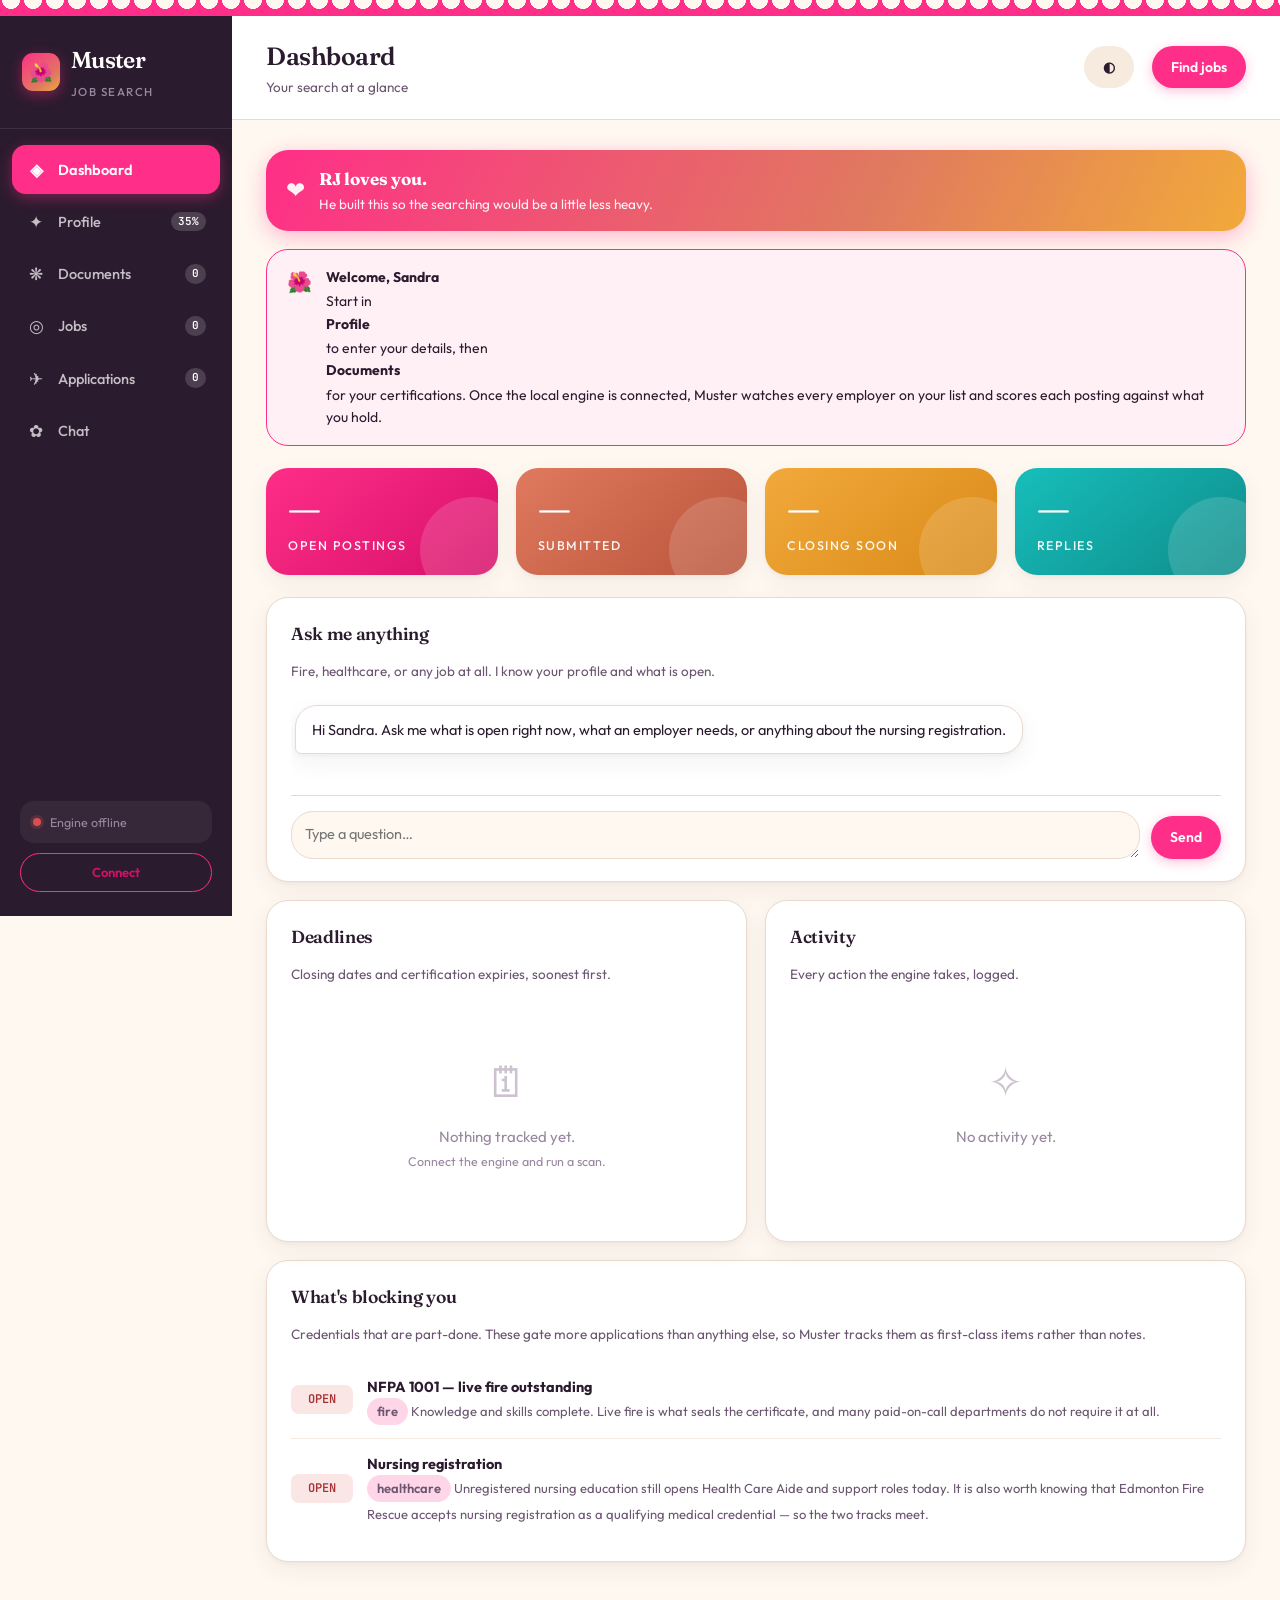
==== docs/index.html @ 7f1dde9f "Fix syntax error that broke all chat wiring The multi-line offline message had its newline escapes c" ====
<!doctype html>
<html lang="en">
<head>
<meta charset="utf-8">
<meta name="viewport" content="width=device-width,initial-scale=1">
<title>Muster — Sandra's job search</title>
<link rel="preconnect" href="https://fonts.googleapis.com">
<link rel="preconnect" href="https://fonts.gstatic.com" crossorigin>
<link href="https://fonts.googleapis.com/css2?family=Fraunces:opsz,wght@9..144,500;9..144,600;9..144,700&family=Outfit:wght@400;500;600;700&family=JetBrains+Mono:wght@400;500;600&display=swap" rel="stylesheet">
<link rel="stylesheet" href="styles.css?v=20260818100408">
<link rel="icon" href="data:image/svg+xml,<svg xmlns='http://www.w3.org/2000/svg' viewBox='0 0 100 100'><text y='.9em' font-size='90'>🌺</text></svg>">
</head>
<body>
<div class="cutpaper"></div>

<div class="shell">

  <!-- ══ left rail ══ -->
  <aside class="rail">
    <div class="brand">
      <div class="brand-mark">
        <div class="brand-glyph">🌺</div>
        <div>
          <h1>Muster</h1>
          <small>Job search</small>
        </div>
      </div>
    </div>

    <nav class="nav" id="nav">
      <button data-panel="dash"  aria-current="true"><span class="ico">◈</span><span class="lbl">Dashboard</span></button>
      <button data-panel="profile"><span class="ico">✦</span><span class="lbl">Profile</span><span class="tag" id="tag-profile">0%</span></button>
      <button data-panel="docs"><span class="ico">❋</span><span class="lbl">Documents</span><span class="tag" id="tag-docs">0</span></button>
      <button data-panel="jobs"><span class="ico">◎</span><span class="lbl">Jobs</span><span class="tag" id="tag-jobs">0</span></button>
      <button data-panel="apps"><span class="ico">✈</span><span class="lbl">Applications</span><span class="tag" id="tag-apps">0</span></button>
      <button data-panel="chat"><span class="ico">✿</span><span class="lbl">Chat</span></button>
    </nav>

    <div class="rail-foot">
      <div class="conn">
        <span class="dot" id="conn-dot"></span>
        <span id="conn-text">Offline</span>
      </div>
      <button class="btn ghost" id="btn-connect" style="font-size:13px;padding:8px 14px">Connect</button>
    </div>
  </aside>

  <!-- ══ main ══ -->
  <main class="main">
    <header class="topbar">
      <div>
        <h2 id="page-title">Dashboard</h2>
        <div class="sub" id="page-sub">Your search at a glance</div>
      </div>
      <div class="spacer"></div>
      <button class="btn quiet" id="btn-theme" title="Theme">◐</button>
      <button class="btn" id="btn-scan">Find jobs</button>
    </header>

    <div class="wrap">

      <!-- ── DASHBOARD ── -->
      <section class="panel" id="p-dash">
        <div class="lovenote">
          <span class="heart">❤</span>
          <div>
            <b>RJ loves you.</b>
            <span>He built this so the searching would be a little less heavy.</span>
          </div>
        </div>

        <div class="banner pink" id="setup-banner">
          <span class="bi">🌺</span>
          <div>
            <b>Welcome, Sandra</b>
            Start in <b>Profile</b> to enter your details, then <b>Documents</b> for your
            certifications. Once the local engine is connected, Muster watches every
            employer on your list and scores each posting against what you hold.
          </div>
        </div>

        <div class="grid g4" style="margin-bottom:22px">
          <div class="stat p1"><div class="n" id="s-open">—</div><div class="l">Open postings</div></div>
          <div class="stat p2"><div class="n" id="s-sent">—</div><div class="l">Submitted</div></div>
          <div class="stat p3"><div class="n" id="s-soon">—</div><div class="l">Closing soon</div></div>
          <div class="stat p4"><div class="n" id="s-reply">—</div><div class="l">Replies</div></div>
        </div>

        <div class="card dash-chat" style="margin-bottom:18px">
          <h3>Ask me anything</h3>
          <p class="hint">Fire, healthcare, or any job at all. I know your profile and what is open.</p>
          <div class="chat mini">
            <div class="msgs" id="msgs-mini">
              <div class="msg bot">Hi Sandra. Ask me what is open right now, what an employer needs, or anything about the nursing registration.</div>
            </div>
            <div class="composer">
              <textarea id="chat-input-mini" placeholder="Type a question…" rows="1"></textarea>
              <button class="btn" id="btn-send-mini">Send</button>
            </div>
          </div>
        </div>

        <div class="grid g2">
          <div class="card">
            <h3>Deadlines</h3>
            <p class="hint">Closing dates and certification expiries, soonest first.</p>
            <div id="deadlines">
              <div class="empty"><div class="big">🗓</div>Nothing tracked yet.<br><small>Connect the engine and run a scan.</small></div>
            </div>
          </div>

          <div class="card">
            <h3>Activity</h3>
            <p class="hint">Every action the engine takes, logged.</p>
            <div id="activity">
              <div class="empty"><div class="big">✧</div>No activity yet.</div>
            </div>
          </div>
        </div>

        <div class="card" style="margin-top:18px">
          <h3>What's blocking you</h3>
          <p class="hint">Credentials that are part-done. These gate more applications than anything else, so Muster tracks them as first-class items rather than notes.</p>
          <div id="blocker">
            <div class="dl">
              <div class="when soon">OPEN</div>
              <div class="what">
                <b>NFPA 1001 &mdash; live fire outstanding</b> <span class="chip pink">fire</span>
                <span>Knowledge and skills complete. Live fire is what seals the certificate, and many paid-on-call departments do not require it at all.</span>
              </div>
            </div>
            <div class="dl">
              <div class="when soon">OPEN</div>
              <div class="what">
                <b>Nursing registration</b> <span class="chip pink">healthcare</span>
                <span>Unregistered nursing education still opens Health Care Aide and support roles today. It is also worth knowing that Edmonton Fire Rescue accepts nursing registration as a qualifying medical credential &mdash; so the two tracks meet.</span>
              </div>
            </div>
          </div>
        </div>
      </section>

      <!-- ── PROFILE ── -->
      <section class="panel" id="p-profile" hidden>
        <div class="banner">
          <span class="bi">🔒</span>
          <div><b>Stays on this machine</b>
          Everything here is saved to your local engine and gitignored. The public
          website never receives it.</div>
        </div>

        <form id="profile-form" class="card">
          <fieldset>
            <legend>Personal details</legend>
            <p class="leg-hint">The identity block every application asks for.</p>
            <div class="row">
              <div class="field"><label>Legal first name <span class="req">*</span></label><input type="text" name="first_name" required></div>
              <div class="field"><label>Last name <span class="req">*</span></label><input type="text" name="last_name" required></div>
            </div>
            <div class="row">
              <div class="field"><label>Email <span class="req">*</span></label><input type="email" name="email" required></div>
              <div class="field"><label>Phone <span class="req">*</span></label><input type="tel" name="phone" required></div>
            </div>
            <div class="field"><label>Street address</label><input type="text" name="address"></div>
            <div class="row">
              <div class="field"><label>City / town</label><input type="text" name="city"></div>
              <div class="field"><label>Province</label>
                <select name="province">
                  <option>Alberta</option><option>British Columbia</option><option>Saskatchewan</option>
                  <option>Manitoba</option><option>Ontario</option><option>Other</option>
                </select></div>
              <div class="field"><label>Postal code</label><input type="text" name="postal"></div>
            </div>
            <div class="row">
              <div class="field"><label>Work authorization</label>
                <select name="work_auth">
                  <option>Canadian citizen</option><option>Permanent resident</option>
                  <option>Work permit</option><option>Other</option>
                </select></div>
              <div class="field"><label>Willing to relocate?</label>
                <select name="relocate"><option>Yes</option><option>Within Alberta only</option><option>No</option></select></div>
            </div>
          </fieldset>

          <fieldset>
            <legend>What you're looking for</legend>
            <p class="leg-hint">Tick every track you'd take work in. Muster only watches the ones you pick.</p>
            <div class="row">
              <label class="track"><input type="checkbox" name="track_fire" checked> <span>🚒 Fire service</span></label>
              <label class="track"><input type="checkbox" name="track_health" checked> <span>⚕️ Healthcare</span></label>
              <label class="track"><input type="checkbox" name="track_any"> <span>✦ Anything else</span></label>
            </div>
            <div class="row">
              <div class="field"><label>Minimum acceptable pay</label><input type="text" name="min_pay" placeholder="e.g. $22/hr, or leave blank"></div>
              <div class="field"><label>How far will you travel?</label>
                <select name="commute">
                  <option>Up to 30 minutes</option><option>Up to 1 hour</option>
                  <option>Up to 90 minutes</option><option>Any distance / will relocate</option>
                </select></div>
              <div class="field"><label>Shift work OK?</label>
                <select name="shifts"><option>Yes, any shift</option><option>Days only</option><option>No nights</option></select></div>
            </div>
          </fieldset>

          <fieldset>
            <legend>Healthcare and nursing</legend>
            <p class="leg-hint">Registration status matters more than anything else here — it decides which jobs are open to you today versus after paperwork. Leave blank if this track isn't for you.</p>
            <div class="row">
              <div class="field"><label>Nursing education</label>
                <select name="nursing_education">
                  <option value="">— none —</option>
                  <option>Registered Nurse (BN / BScN)</option>
                  <option>Licensed Practical Nurse (LPN)</option>
                  <option>Registered Psychiatric Nurse</option>
                  <option>Nursing diploma</option>
                  <option>Partial / did not complete</option>
                  <option>Health Care Aide certificate</option>
                </select></div>
              <div class="field"><label>Where did you train?</label><input type="text" name="nursing_country" placeholder="Country / province"></div>
              <div class="field"><label>Year completed</label><input type="text" name="nursing_year"></div>
            </div>
            <div class="row">
              <div class="field"><label>Registration status</label>
                <select name="registration_status">
                  <option value="">— not applicable —</option>
                  <option>Not registered in Canada</option>
                  <option>Registration lapsed / inactive</option>
                  <option>In progress — application submitted</option>
                  <option>Currently registered</option>
                </select></div>
              <div class="field"><label>Credential assessment done?</label>
                <select name="credential_assessment">
                  <option value="">— not started —</option>
                  <option>NNAS in progress</option><option>NNAS complete</option>
                  <option>IQAS complete</option><option>Not required</option>
                </select></div>
              <div class="field"><label>English language test</label>
                <select name="language_test">
                  <option value="">— none —</option>
                  <option>Not required (trained in English)</option>
                  <option>IELTS / CELBAN passed</option><option>Booked</option>
                </select></div>
            </div>
            <div class="field"><label>Notes on the nursing situation</label>
              <textarea name="nursing_notes" placeholder="What happened with registration, what's outstanding, what you'd need. The chat uses this to work out your options — plain and specific beats tidy."></textarea></div>
          </fieldset>

          <fieldset>
            <legend>Current work</legend>
            <p class="leg-hint">Where you work now, in any field. Fire, healthcare or otherwise.</p>
            <div class="row">
              <div class="field"><label>Current employer</label><input type="text" name="current_dept" placeholder="e.g. Lac Ste. Anne County"></div>
              <div class="field"><label>Role / title</label><input type="text" name="rank" placeholder="e.g. Paid-on-call firefighter"></div>
            </div>
            <div class="row">
              <div class="field"><label>Started</label><input type="date" name="service_start"></div>
              <div class="field"><label>Employment sought</label>
                <select name="employment_type">
                  <option>Full-time</option><option>Paid-on-call / casual</option>
                  <option>Either</option><option>Seasonal / wildland</option>
                </select></div>
              <div class="field"><label>Earliest start</label><input type="date" name="available_from"></div>
            </div>
            <div class="field"><label>What you actually do &mdash; duties, calls, responsibilities</label>
              <textarea name="incidents" placeholder="For fire: structure fires, MVIs, medical assists. For care work: residents supported, shifts, duties. Rough numbers are fine."></textarea></div>
          </fieldset>

          <fieldset>
            <legend>Licences, checks and fitness</legend>
            <p class="leg-hint">Employers screen on these before they read anything else. Healthcare and fire both gate on the record checks.</p>
            <div class="row">
              <div class="field"><label>Driver's licence class</label>
                <select name="licence_class">
                  <option>Class 5</option><option>Class 5 + air brakes (Q)</option>
                  <option>Class 4</option><option>Class 3</option>
                  <option>Class 3 + air brakes (Q)</option><option>Class 1</option>
                </select></div>
              <div class="field"><label>Licence expiry</label><input type="date" name="licence_expiry"></div>
              <div class="field"><label>Driver's abstract on file?</label>
                <select name="abstract"><option>Yes</option><option>No — need to order</option></select></div>
            </div>
            <div class="row">
              <div class="field"><label>Fitness test held</label>
                <select name="fitness">
                  <option>None yet</option><option>CPAT</option><option>Firefit</option>
                  <option>Department-specific</option>
                </select></div>
              <div class="field"><label>Fitness test date</label><input type="date" name="fitness_date"></div>
              <div class="field"><label>Respirator fit test</label>
                <select name="fit_test"><option>Current</option><option>Expired</option><option>Never</option></select></div>
            </div>
            <div class="row">
              <div class="field"><label>Criminal record check</label>
                <select name="crc"><option>Current</option><option>Expired</option><option>Never obtained</option></select></div>
              <div class="field"><label>Vulnerable sector check</label>
                <select name="vsc"><option>Current</option><option>Expired</option><option>Never obtained</option></select></div>
              <div class="field"><label>Immunizations up to date</label>
                <select name="immunization"><option>Yes</option><option>Partial</option><option>Unknown</option></select></div>
            </div>
          </fieldset>

          <fieldset>
            <legend>Education and history</legend>
            <p class="leg-hint">Education and any non-fire work history worth carrying.</p>
            <div class="row">
              <div class="field"><label>Highest education</label>
                <select name="education">
                  <option>High school</option><option>Some post-secondary</option>
                  <option>Certificate / diploma</option><option>Degree</option>
                </select></div>
              <div class="field"><label>Institution</label><input type="text" name="school"></div>
            </div>
            <div class="field"><label>Other work history</label>
              <textarea name="work_history" placeholder="Employers, roles, dates. Anything with shift work, physical demand, public contact or emergency response is worth naming."></textarea></div>
            <div class="field"><label>Why the fire service — in her own words</label>
              <textarea name="motivation" placeholder="Used as raw material for cover letters. Plain and specific beats polished."></textarea></div>
          </fieldset>

          <fieldset>
            <legend>References</legend>
            <div class="row">
              <div class="field"><label>Reference 1 — name</label><input type="text" name="ref1_name"></div>
              <div class="field"><label>Relationship</label><input type="text" name="ref1_rel" placeholder="Fire chief"></div>
              <div class="field"><label>Phone / email</label><input type="text" name="ref1_contact"></div>
            </div>
            <div class="row">
              <div class="field"><label>Reference 2 — name</label><input type="text" name="ref2_name"></div>
              <div class="field"><label>Relationship</label><input type="text" name="ref2_rel"></div>
              <div class="field"><label>Phone / email</label><input type="text" name="ref2_contact"></div>
            </div>
          </fieldset>

          <div style="display:flex;gap:12px;align-items:center">
            <button type="submit" class="btn">Save profile</button>
            <span id="profile-saved" style="color:var(--ok);font-size:13.5px"></span>
          </div>
        </form>
      </section>

      <!-- ── DOCUMENTS ── -->
      <section class="panel" id="p-docs" hidden>
        <div class="grid g2" style="margin-bottom:20px">
          <div class="card">
            <h3>Résumé</h3>
            <p class="hint">Upload once. Muster reuses it and tailors the letter per department.</p>
            <div class="drop" id="drop-resume">
              <div class="big">📄</div>
              <b>Drop résumé here</b> or click to browse
              <small>PDF, DOC, DOCX</small>
            </div>
            <input type="file" id="file-resume" hidden accept=".pdf,.doc,.docx,.rtf,.odt">
            <div id="resume-list" style="margin-top:14px"></div>
          </div>

          <div class="card">
            <h3>Supporting documents</h3>
            <p class="hint">Certificates, abstract, fit test, immunization record, CRC.</p>
            <div class="drop" id="drop-doc">
              <div class="big">❋</div>
              <b>Drop documents here</b>
              <small>Anything a department might ask you to attach</small>
            </div>
            <input type="file" id="file-doc" hidden multiple>
            <div id="doc-list" style="margin-top:14px"></div>
          </div>
        </div>

        <div class="card">
          <h3>Certifications</h3>
          <p class="hint">Expiry tracking — Muster warns before anything lapses, because a lapsed cert silently disqualifies an application.</p>
          <div class="row" style="align-items:end;margin-bottom:16px">
            <div class="field" style="margin:0"><label>Certification</label>
              <select id="cert-name">
                <option>NFPA 1001 Level I</option><option>NFPA 1001 Level II</option>
                <option>NFPA 1002 Driver/Operator</option><option>NFPA 1072 HazMat Awareness</option>
                <option>NFPA 1072 HazMat Operations</option><option>NFPA 1006 Rescue</option>
                <option>Emergency Medical Responder (EMR)</option><option>Primary Care Paramedic (PCP)</option>
                <option>Standard First Aid + CPR-C</option><option>ICS 100</option><option>ICS 200</option>
                <option>S-100 Wildland</option><option>S-185 Wildland</option>
                <option>H2S Alive</option><option>Confined Space</option>
                <option disabled>&mdash; healthcare &mdash;</option>
                <option>Health Care Aide certificate</option>
                <option>Basic Life Support (BLS)</option>
                <option>Nursing degree / diploma</option>
                <option>LPN registration (CLPNA)</option>
                <option>RN registration (CRNA)</option>
                <option>Medication Aide</option>
                <option>Non-Violent Crisis Intervention</option>
                <option>WHMIS</option>
                <option disabled>&mdash; general &mdash;</option>
                <option>Food Safety</option><option>Class 4 licence</option>
                <option>Security licence</option><option>Other</option>
              </select></div>
            <div class="field" style="margin:0"><label>Status</label>
              <select id="cert-status"><option>Complete</option><option>In progress</option><option>Partial</option><option>Expired</option></select></div>
            <div class="field" style="margin:0"><label>Expires</label><input type="date" id="cert-expiry"></div>
            <button class="btn" id="btn-add-cert" type="button">Add</button>
          </div>
          <div id="cert-list">
            <div class="empty"><div class="big">❋</div>No certifications recorded yet.</div>
          </div>
        </div>
      </section>

      <!-- ── JOBS ── -->
      <section class="panel" id="p-jobs" hidden>
        <div class="banner">
          <span class="bi">◎</span>
          <div><b>Every employer, watched</b>
          Fire services, healthcare, and general employers across Alberta and beyond.
          Muster checks each source for new postings and scores them against what you hold.</div>
        </div>
        <div style="display:flex;gap:12px;margin-bottom:18px;flex-wrap:wrap">
          <button class="btn" id="btn-scan2">Scan now</button>
          <button class="btn ghost" id="btn-seed">Load employers</button>
          <input type="text" id="job-filter" placeholder="Filter by department or city…" style="flex:1;min-width:210px">
        </div>
        <div class="tablewrap">
          <table>
            <thead><tr>
              <th>Employer</th><th>Role</th><th>Track</th><th>Type</th><th>City</th>
              <th>Closes</th><th>Match</th><th>Portal</th><th></th>
            </tr></thead>
            <tbody id="jobs-body">
              <tr><td colspan="9"><div class="empty"><div class="big">◎</div>
                No postings yet.<br><small>Connect the engine, then load employers and scan.</small></div></td></tr>
            </tbody>
          </table>
        </div>
      </section>

      <!-- ── APPLICATIONS ── -->
      <section class="panel" id="p-apps" hidden>
        <div class="banner">
          <span class="bi">✈</span>
          <div><b>Nothing submits without review</b>
          Muster fills the forms and queues them here. You read it, then you send it.
          Fire departments talk to each other — a sloppy application is remembered.</div>
        </div>
        <div class="tablewrap">
          <table>
            <thead><tr>
              <th>Employer</th><th>Role</th><th>Status</th><th>Submitted</th>
              <th>Last reply</th><th></th>
            </tr></thead>
            <tbody id="apps-body">
              <tr><td colspan="6"><div class="empty"><div class="big">✈</div>
                No applications yet.</div></td></tr>
            </tbody>
          </table>
        </div>
      </section>

      <!-- ── CHAT ── -->
      <section class="panel" id="p-chat" hidden>
        <div class="chat">
          <div class="msgs" id="msgs">
            <div class="msg sys">Muster runs on your machine. This conversation is stored locally.</div>
            <div class="msg bot">Hi Sandra. I'm here to help you find work.

Fire service, healthcare, or anything else — I can look up who is hiring, tell you what each employer requires, draft a cover letter in your voice, and keep track of every application and reply.

If your nursing registration is the sticking point, ask me about it. There is work open to you without it, and there is a route through it, and they are different conversations.

A good place to start: tell me what kind of work you want, or ask me what is open right now.</div>
          </div>
          <div class="composer">
            <textarea id="chat-input" placeholder="Ask about departments, requirements, deadlines, or ask for a cover letter…" rows="1"></textarea>
            <button class="btn" id="btn-send">Send</button>
          </div>
        </div>
      </section>

    </div>
  </main>
</div>

<script src="app.js?v=20260818100408"></script>
</body>
</html>
---- docs/styles.css ----
/* ===============================================================
   Muster - design system
   bold flat colour planes, hot pink, geometric tilework
   =============================================================== */

:root{
  /* palette */
  --pink:        #FF2E88;   /* hot pink - the hero */
  --pink-deep:   #D6106A;
  --pink-soft:   #FFD6E8;
  --pink-wash:   #FFF0F6;
  --clay:       #E07A5F;   /* terracotta wall */
  --clay-deep:  #B8543A;
  --marigold:    #F2A93B;   /* marigold */
  --marigold-soft:#FFF0D4;
  --teal:        #17BEBB;   /* tile blue-green */
  --teal-deep:   #0E8C8A;
  --violet:     #7B4B94;

  /* surfaces */
  --cream:       #FFF8F0;
  --paper:       #FFFFFF;
  --sand:        #F7EADF;
  --ink:         #2B1B2E;   /* warm aubergine, never pure black */
  --ink-soft:    #6B5570;
  --ink-faint:   #9A87A0;
  --line:        #EBD9CE;
  --line-soft:   #F5E9E0;

  --ok:          #2E9E6B;
  --warn:        #E8A33D;
  --bad:         #D94F4F;

  /* type */
  --display: 'Fraunces', Georgia, serif;
  --body: 'Outfit', -apple-system, BlinkMacSystemFont, 'Segoe UI', sans-serif;
  --mono: 'JetBrains Mono', ui-monospace, Consolas, monospace;

  --r-sm: 8px;  --r: 14px;  --r-lg: 22px;  --r-xl: 32px;
  --shadow: 0 2px 4px rgba(43,27,46,.04), 0 8px 24px rgba(43,27,46,.06);
  --shadow-lift: 0 4px 8px rgba(43,27,46,.06), 0 18px 44px rgba(214,16,106,.14);
  --rail: 232px;
}

@media (prefers-color-scheme: dark){
  :root:not([data-theme="light"]){
    --cream:#1A1020; --paper:#241630; --sand:#2E1D3A;
    --ink:#FCEEF6; --ink-soft:#C4A9CE; --ink-faint:#8E739A;
    --line:#3D2A4A; --line-soft:#31213D;
    --pink-soft:#4A1A38; --pink-wash:#2A1426; --marigold-soft:#3A2A18;
    --shadow:0 2px 4px rgba(0,0,0,.3), 0 8px 24px rgba(0,0,0,.36);
    --shadow-lift:0 4px 8px rgba(0,0,0,.34), 0 18px 44px rgba(255,46,136,.2);
  }
}
:root[data-theme="dark"]{
  --cream:#1A1020; --paper:#241630; --sand:#2E1D3A;
  --ink:#FCEEF6; --ink-soft:#C4A9CE; --ink-faint:#8E739A;
  --line:#3D2A4A; --line-soft:#31213D;
  --pink-soft:#4A1A38; --pink-wash:#2A1426; --marigold-soft:#3A2A18;
  --shadow:0 2px 4px rgba(0,0,0,.3), 0 8px 24px rgba(0,0,0,.36);
  --shadow-lift:0 4px 8px rgba(0,0,0,.34), 0 18px 44px rgba(255,46,136,.2);
}

*{box-sizing:border-box}
html,body{margin:0;padding:0}
body{
  font-family:var(--body); font-size:15px; line-height:1.6;
  color:var(--ink); background:var(--cream);
  -webkit-font-smoothing:antialiased;
}
h1,h2,h3,h4{font-family:var(--display); font-weight:600; letter-spacing:-.02em; margin:0; color:var(--ink)}
a{color:var(--pink-deep)}

/* tile pattern: subtle geometric ground */
.tilework{
  background-image:
    radial-gradient(circle at 0 0, var(--pink-soft) 14%, transparent 15%),
    radial-gradient(circle at 100% 100%, var(--pink-soft) 14%, transparent 15%);
  background-size:22px 22px;
}

/* cut-paper banner edge */
.cutpaper{
  height:16px; width:100%;
  background:var(--pink);
  -webkit-mask:radial-gradient(circle 9px at 50% 0, transparent 98%, #000) 0 0/22px 16px repeat-x;
  mask:radial-gradient(circle 9px at 50% 0, transparent 98%, #000) 0 0/22px 16px repeat-x;
}

/* === shell === */
.shell{display:grid; grid-template-columns:var(--rail) 1fr; min-height:100vh}

.rail{
  background:var(--ink); color:var(--pink-soft);
  padding:0 0 24px; position:sticky; top:0; height:100vh;
  display:flex; flex-direction:column; overflow-y:auto;
}
.brand{padding:26px 22px 20px; border-bottom:1px solid rgba(255,255,255,.09)}
.brand-mark{display:flex; align-items:center; gap:11px; margin-bottom:5px}
.brand-glyph{
  width:38px; height:38px; border-radius:11px; flex:none;
  background:linear-gradient(145deg,var(--pink),var(--clay) 70%,var(--marigold));
  display:grid; place-items:center; font-size:19px;
  box-shadow:0 4px 14px rgba(255,46,136,.4);
}
.brand h1{font-size:23px; color:#fff; letter-spacing:-.03em}
.brand small{color:var(--ink-faint); font-size:11.5px; letter-spacing:.13em; text-transform:uppercase; font-weight:500}

.nav{padding:16px 12px; display:flex; flex-direction:column; gap:3px; flex:1}
.nav button{
  all:unset; cursor:pointer; display:flex; align-items:center; gap:12px;
  padding:11px 14px; border-radius:var(--r); font-family:var(--body);
  font-size:14.5px; font-weight:500; color:rgba(255,255,255,.72);
  transition:background .16s, color .16s;
}
.nav button:hover{background:rgba(255,255,255,.07); color:#fff}
.nav button[aria-current="true"]{
  background:var(--pink); color:#fff; font-weight:600;
  box-shadow:0 4px 14px rgba(255,46,136,.36);
}
.nav .ico{font-size:17px; width:20px; text-align:center}
.nav .tag{
  margin-left:auto; background:rgba(255,255,255,.16); color:#fff;
  font-size:11px; font-weight:600; padding:1px 7px; border-radius:99px;
  font-family:var(--mono);
}
.nav button[aria-current="true"] .tag{background:rgba(0,0,0,.22)}

.rail-foot{padding:0 20px; display:flex; flex-direction:column; gap:10px}
.conn{
  display:flex; align-items:center; gap:9px; font-size:12.5px;
  color:var(--ink-faint); padding:11px 13px; border-radius:var(--r);
  background:rgba(255,255,255,.05);
}
.dot{width:8px;height:8px;border-radius:99px;background:var(--bad);flex:none;
     box-shadow:0 0 0 3px rgba(217,79,79,.2)}
.dot.live{background:var(--ok); box-shadow:0 0 0 3px rgba(46,158,107,.22);
          animation:pulse 2.4s ease-in-out infinite}
@keyframes pulse{50%{box-shadow:0 0 0 7px rgba(46,158,107,0)}}

.main{min-width:0; display:flex; flex-direction:column}
.topbar{
  padding:20px 34px; border-bottom:1px solid var(--line);
  background:var(--paper); display:flex; align-items:center; gap:18px;
  position:sticky; top:0; z-index:20;
}
.topbar h2{font-size:25px}
.topbar .sub{color:var(--ink-soft); font-size:13.5px; margin-top:1px}
.spacer{flex:1}
.wrap{padding:30px 34px 70px; max-width:1180px}
.panel[hidden]{display:none}

/* === components === */
.btn{
  all:unset; cursor:pointer; font-family:var(--body); font-weight:600;
  font-size:14px; padding:10px 19px; border-radius:99px;
  background:var(--pink); color:#fff; text-align:center;
  transition:transform .13s, box-shadow .13s, background .13s;
  box-shadow:0 3px 12px rgba(255,46,136,.3);
}
.btn:hover{transform:translateY(-1px); background:var(--pink-deep); box-shadow:0 6px 20px rgba(255,46,136,.4)}
.btn:active{transform:translateY(0)}
.btn.ghost{background:transparent; color:var(--pink-deep); box-shadow:none; border:1.5px solid var(--pink)}
.btn.ghost:hover{background:var(--pink-wash)}
.btn.quiet{background:var(--sand); color:var(--ink); box-shadow:none}
.btn.quiet:hover{background:var(--line)}
.btn.teal{background:var(--teal); box-shadow:0 3px 12px rgba(23,190,187,.3)}
.btn.teal:hover{background:var(--teal-deep)}
.btn:disabled{opacity:.45; cursor:not-allowed; transform:none}

.card{
  background:var(--paper); border:1px solid var(--line);
  border-radius:var(--r-lg); padding:22px 24px; box-shadow:var(--shadow);
}
.card h3{font-size:17.5px; margin-bottom:4px}
.card .hint{color:var(--ink-soft); font-size:13.5px; margin-bottom:16px}

.grid{display:grid; gap:18px}
.g2{grid-template-columns:repeat(auto-fit,minmax(300px,1fr))}
.g3{grid-template-columns:repeat(auto-fit,minmax(215px,1fr))}
.g4{grid-template-columns:repeat(auto-fit,minmax(168px,1fr))}

/* stat tile: flat colour plane */
.stat{
  border-radius:var(--r-lg); padding:20px 22px; color:#fff;
  position:relative; overflow:hidden; box-shadow:var(--shadow);
}
.stat::after{
  content:''; position:absolute; right:-28px; bottom:-28px;
  width:106px; height:106px; border-radius:50%;
  background:rgba(255,255,255,.14);
}
.stat .n{font-family:var(--display); font-size:40px; line-height:1; font-weight:600; letter-spacing:-.03em}
.stat .l{font-size:12.5px; text-transform:uppercase; letter-spacing:.12em; opacity:.94; margin-top:7px; font-weight:500}
.stat.p1{background:linear-gradient(140deg,var(--pink),var(--pink-deep))}
.stat.p2{background:linear-gradient(140deg,var(--clay),var(--clay-deep))}
.stat.p3{background:linear-gradient(140deg,var(--marigold),#D98A18)}
.stat.p4{background:linear-gradient(140deg,var(--teal),var(--teal-deep))}

/* forms */
.field{margin-bottom:15px}
.field label{display:block; font-size:12.5px; font-weight:600; margin-bottom:6px;
             color:var(--ink-soft); letter-spacing:.03em}
.field .req{color:var(--pink)}
input[type=text],input[type=email],input[type=tel],input[type=date],
input[type=password],input[type=number],select,textarea{
  width:100%; font-family:var(--body); font-size:14.5px; color:var(--ink);
  background:var(--cream); border:1.5px solid var(--line);
  border-radius:var(--r); padding:10px 13px; transition:border .15s, box-shadow .15s;
}
input:focus,select:focus,textarea:focus{
  outline:none; border-color:var(--pink); box-shadow:0 0 0 4px var(--pink-wash);
  background:var(--paper);
}
textarea{resize:vertical; min-height:96px; line-height:1.6}
.row{display:grid; gap:14px; grid-template-columns:repeat(auto-fit,minmax(190px,1fr))}
fieldset{border:none; padding:0; margin:0 0 28px}
fieldset legend{
  font-family:var(--display); font-size:17px; font-weight:600; padding:0;
  margin-bottom:3px; display:flex; align-items:center; gap:9px;
}
fieldset legend::before{content:''; width:5px; height:19px; border-radius:3px; background:var(--pink)}
fieldset .leg-hint{color:var(--ink-soft); font-size:13px; margin:0 0 15px 14px}

/* chips */
.chip{
  display:inline-flex; align-items:center; gap:5px; font-size:12px; font-weight:600;
  padding:3px 10px; border-radius:99px; background:var(--sand); color:var(--ink-soft);
}
.chip.ok{background:#E4F5EC; color:#1E7A4F}
.chip.warn{background:var(--marigold-soft); color:#96631A}
.chip.bad{background:#FBE6E6; color:#A83232}
.chip.pink{background:var(--pink-soft); color:var(--pink-deep)}
@media (prefers-color-scheme:dark){
  :root:not([data-theme="light"]) .chip.ok{background:#123B28;color:#7BD9A8}
  :root:not([data-theme="light"]) .chip.bad{background:#431919;color:#F1A0A0}
}

/* table */
.tablewrap{overflow-x:auto; border:1px solid var(--line); border-radius:var(--r-lg); background:var(--paper)}
table{border-collapse:collapse; width:100%; font-size:14px}
th,td{padding:12px 15px; text-align:left; border-bottom:1px solid var(--line-soft); white-space:nowrap}
th{font-size:11.5px; text-transform:uppercase; letter-spacing:.1em; color:var(--ink-faint);
   font-weight:600; background:var(--sand)}
tbody tr:last-child td{border-bottom:none}
tbody tr:hover{background:var(--pink-wash)}
td.wrap-cell{white-space:normal; min-width:210px}

/* dropzone */
.drop{
  border:2px dashed var(--line); border-radius:var(--r-lg); padding:34px 22px;
  text-align:center; background:var(--cream); cursor:pointer; transition:.16s;
}
.drop:hover,.drop.over{border-color:var(--pink); background:var(--pink-wash)}
.drop .big{font-size:34px; margin-bottom:8px}
.drop b{color:var(--pink-deep)}
.drop small{display:block; color:var(--ink-faint); margin-top:5px; font-size:12.5px}

/* chat */
.chat{display:flex; flex-direction:column; height:calc(100vh - 168px); min-height:440px}
.msgs{flex:1; overflow-y:auto; padding:6px 4px 18px; display:flex; flex-direction:column; gap:14px}
.msg{max-width:74%; padding:12px 16px; border-radius:var(--r-lg); font-size:14.5px; line-height:1.62; white-space:pre-wrap}
.msg.me{align-self:flex-end; background:var(--pink); color:#fff; border-bottom-right-radius:6px}
.msg.bot{align-self:flex-start; background:var(--paper); border:1px solid var(--line);
         border-bottom-left-radius:6px; box-shadow:var(--shadow)}
.msg.sys{align-self:center; background:var(--marigold-soft); color:#96631A;
         font-size:12.5px; border-radius:99px; padding:6px 15px; max-width:none}
.composer{display:flex; gap:11px; align-items:flex-end; padding-top:15px; border-top:1px solid var(--line)}
.composer textarea{min-height:48px; max-height:190px; border-radius:var(--r-lg)}

/* deadline list */
.dl{display:flex; align-items:center; gap:14px; padding:13px 0; border-bottom:1px solid var(--line-soft)}
.dl:last-child{border-bottom:none}
.dl .when{
  font-family:var(--mono); font-size:12px; font-weight:600; text-align:center;
  background:var(--pink-soft); color:var(--pink-deep); border-radius:var(--r-sm);
  padding:7px 10px; min-width:62px; line-height:1.25; flex:none;
}
.dl .when.soon{background:#FBE6E6; color:#A83232}
.dl .what{flex:1; min-width:0}
.dl .what b{display:block; font-size:14.5px}
.dl .what span{color:var(--ink-soft); font-size:13px}

.empty{text-align:center; padding:46px 20px; color:var(--ink-faint)}
.empty .big{font-size:42px; margin-bottom:10px; opacity:.5}

/* banner */
.banner{
  border-radius:var(--r-lg); padding:16px 20px; margin-bottom:22px;
  display:flex; gap:14px; align-items:flex-start; font-size:14px;
  background:var(--marigold-soft); border:1px solid var(--marigold);
}
.banner.pink{background:var(--pink-wash); border-color:var(--pink)}
.banner .bi{font-size:20px; flex:none}
.banner b{display:block; margin-bottom:2px}

/* responsive */
@media (max-width:900px){
  .shell{grid-template-columns:1fr}
  .rail{position:static; height:auto; flex-direction:row; align-items:center;
        padding:0 12px; overflow-x:auto}
  .brand{border:none; padding:14px 12px}
  .brand small,.rail-foot{display:none}
  .nav{flex-direction:row; padding:10px 0}
  .nav button span.lbl{display:none}
  .wrap,.topbar{padding-left:18px; padding-right:18px}
}

/* career-track checkboxes */
.track{
  display:flex; align-items:center; gap:10px; cursor:pointer;
  padding:13px 16px; border:1.5px solid var(--line); border-radius:var(--r);
  background:var(--cream); font-weight:600; font-size:14.5px;
  transition:border .15s, background .15s;
}
.track:hover{border-color:var(--pink); background:var(--pink-wash)}
.track input{width:18px; height:18px; accent-color:var(--pink); cursor:pointer}
.track:has(input:checked){border-color:var(--pink); background:var(--pink-wash)}

/* a note from RJ */
.lovenote{
  display:flex; align-items:center; gap:14px;
  border-radius:var(--r-lg); padding:15px 20px; margin-bottom:18px;
  background:linear-gradient(115deg,var(--pink),var(--clay) 62%,var(--marigold));
  color:#fff; box-shadow:0 6px 22px rgba(255,46,136,.32);
}
.lovenote .heart{font-size:23px; flex:none; animation:beat 2.6s ease-in-out infinite}
@keyframes beat{0%,100%{transform:scale(1)}12%{transform:scale(1.18)}24%{transform:scale(1)}36%{transform:scale(1.12)}}
.lovenote b{display:block; font-family:var(--display); font-size:17px; letter-spacing:-.01em}
.lovenote span{font-size:13.5px; opacity:.93}

/* chat embedded on the dashboard */
.chat.mini{height:auto; min-height:0}
.chat.mini .msgs{max-height:260px; min-height:96px; padding-bottom:12px}
.chat.mini .msg{max-width:88%}
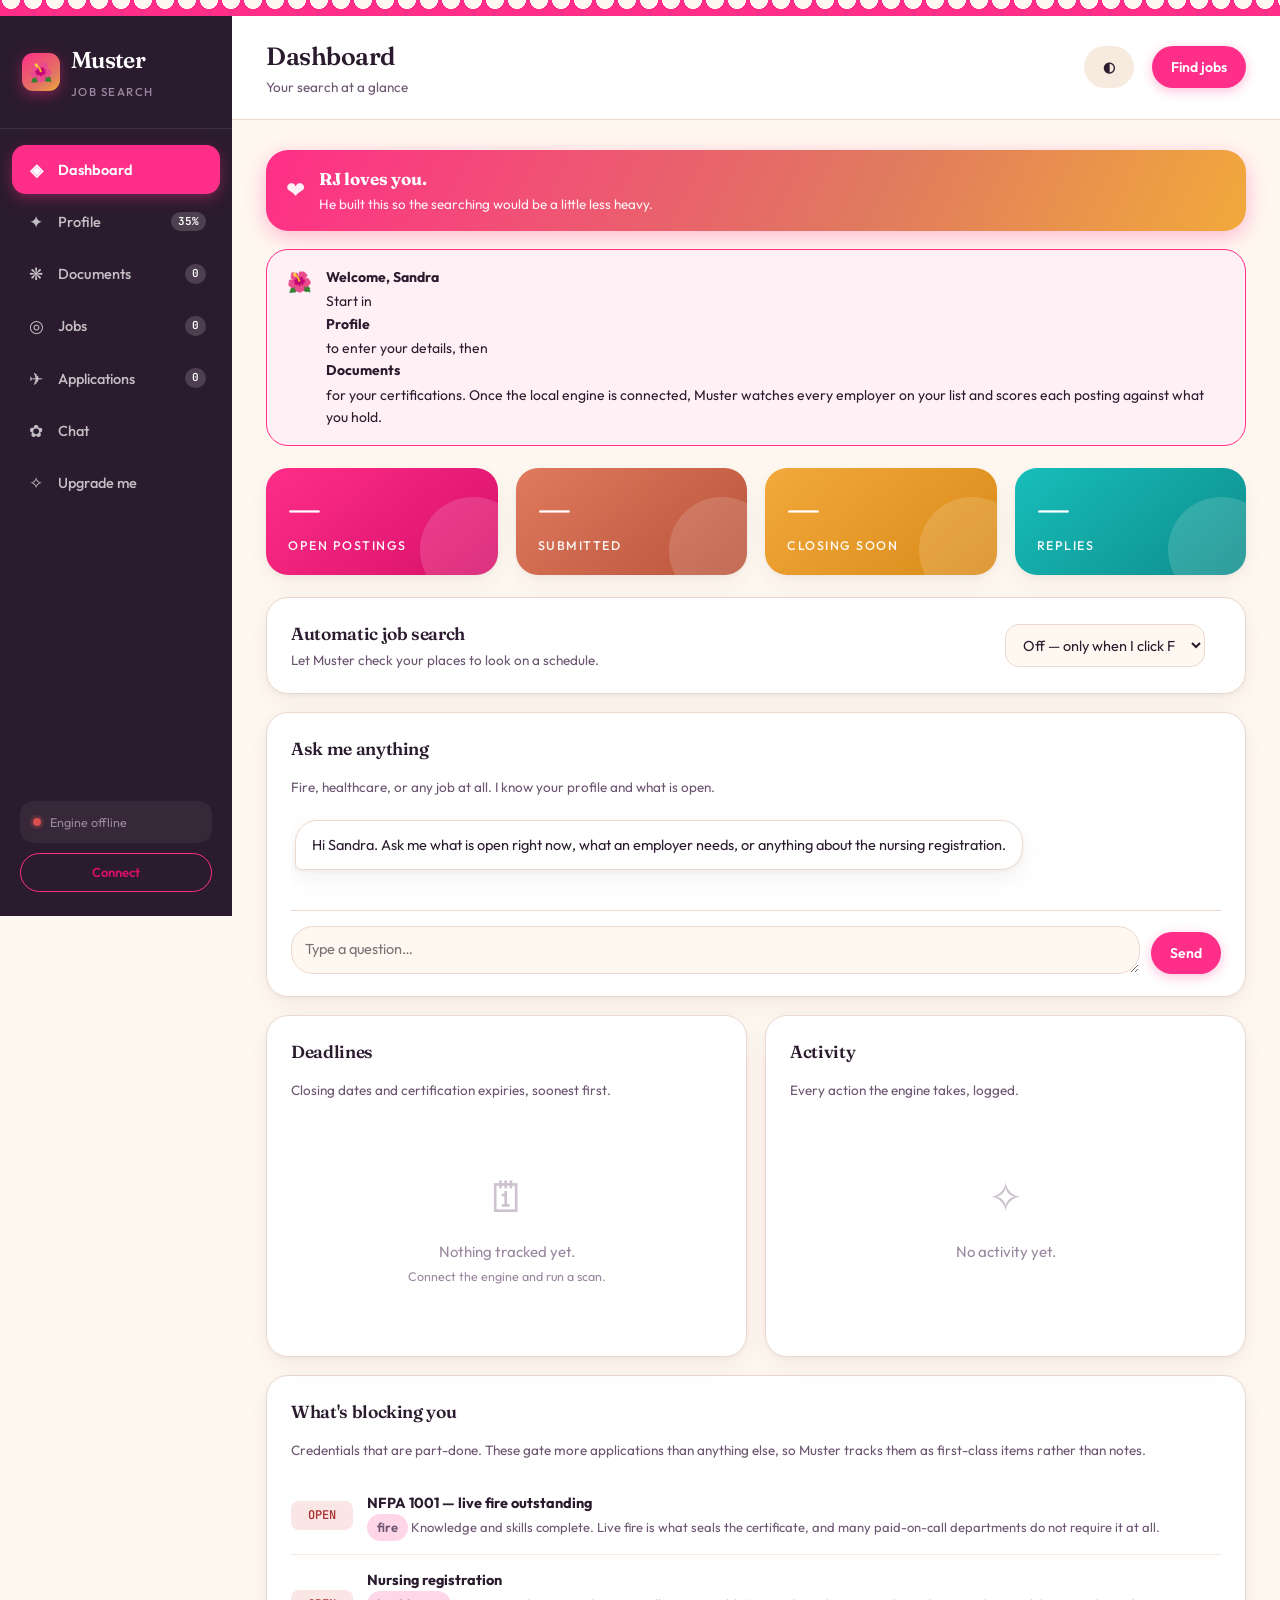
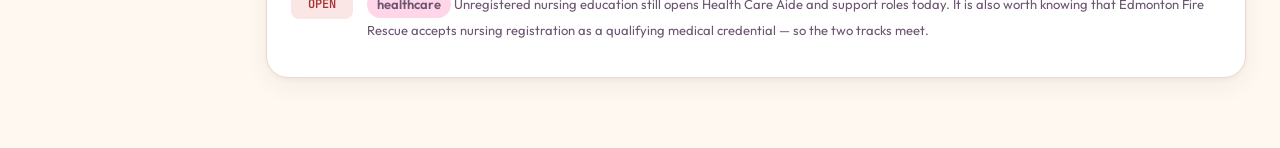
==== commit 83d5dd19: "Chat-driven UI: per-tab chats, self-upgrade, résumé-lifted certs, scan schedule Per-tab chat, each w" ====
--- a/docs/index.html
+++ b/docs/index.html
@@ -34,6 +34,7 @@
       <button data-panel="jobs"><span class="ico">◎</span><span class="lbl">Jobs</span><span class="tag" id="tag-jobs">0</span></button>
       <button data-panel="apps"><span class="ico">✈</span><span class="lbl">Applications</span><span class="tag" id="tag-apps">0</span></button>
       <button data-panel="chat"><span class="ico">✿</span><span class="lbl">Chat</span></button>
+      <button data-panel="upgrade"><span class="ico">✧</span><span class="lbl">Upgrade me</span></button>
     </nav>
 
     <div class="rail-foot">
@@ -86,6 +87,20 @@
           <div class="stat p4"><div class="n" id="s-reply">—</div><div class="l">Replies</div></div>
         </div>
 
+        <div class="card" style="margin-bottom:18px;display:flex;align-items:center;gap:16px;flex-wrap:wrap">
+          <div style="flex:1;min-width:200px">
+            <h3 style="margin-bottom:2px">Automatic job search</h3>
+            <p class="hint" style="margin:0">Let Muster check your places to look on a schedule.</p>
+          </div>
+          <select id="scan-schedule" style="max-width:200px">
+            <option value="0">Off — only when I click Find jobs</option>
+            <option value="6">Every 6 hours</option>
+            <option value="12">Every 12 hours</option>
+            <option value="24">Once a day</option>
+          </select>
+          <span id="schedule-note" style="font-size:13px;color:var(--ink-soft)"></span>
+        </div>
+
         <div class="card dash-chat" style="margin-bottom:18px">
           <h3>Ask me anything</h3>
           <p class="hint">Fire, healthcare, or any job at all. I know your profile and what is open.</p>
@@ -149,6 +164,20 @@
           website never receives it.</div>
         </div>
 
+
+        <div class="card" style="margin-bottom:18px">
+          <h3>Not sure what to put?</h3>
+          <p class="hint">Ask about any field and I will tell you what employers are actually looking for.</p>
+          <div class="chat mini">
+            <div class="msgs" id="msgs-profile">
+              <div class="msg bot">Fill in what you can below. If a field is unclear, ask me - especially the nursing registration ones.</div>
+            </div>
+            <div class="composer">
+              <textarea id="chat-input-profile" placeholder="e.g. what should I put for registration status?" rows="1"></textarea>
+              <button class="btn" id="btn-send-profile">Send</button>
+            </div>
+          </div>
+        </div>
         <form id="profile-form" class="card">
           <fieldset>
             <legend>Personal details</legend>
@@ -339,6 +368,20 @@
 
       <!-- ── DOCUMENTS ── -->
       <section class="panel" id="p-docs" hidden>
+        <div class="card" style="margin-bottom:18px">
+          <h3>Ask about your documents</h3>
+          <p class="hint">What is missing, what expires soon, what a given employer will want attached.</p>
+          <div class="chat mini">
+            <div class="msgs" id="msgs-docs">
+              <div class="msg bot">Upload your resume below, then ask me what else an employer will want from you.</div>
+            </div>
+            <div class="composer">
+              <textarea id="chat-input-docs" placeholder="e.g. what documents do I still need?" rows="1"></textarea>
+              <button class="btn" id="btn-send-docs">Send</button>
+            </div>
+          </div>
+        </div>
+
         <div class="grid g2" style="margin-bottom:20px">
           <div class="card">
             <h3>Résumé</h3>
@@ -367,43 +410,59 @@
 
         <div class="card">
           <h3>Certifications</h3>
-          <p class="hint">Expiry tracking — Muster warns before anything lapses, because a lapsed cert silently disqualifies an application.</p>
-          <div class="row" style="align-items:end;margin-bottom:16px">
-            <div class="field" style="margin:0"><label>Certification</label>
-              <select id="cert-name">
-                <option>NFPA 1001 Level I</option><option>NFPA 1001 Level II</option>
-                <option>NFPA 1002 Driver/Operator</option><option>NFPA 1072 HazMat Awareness</option>
-                <option>NFPA 1072 HazMat Operations</option><option>NFPA 1006 Rescue</option>
-                <option>Emergency Medical Responder (EMR)</option><option>Primary Care Paramedic (PCP)</option>
-                <option>Standard First Aid + CPR-C</option><option>ICS 100</option><option>ICS 200</option>
-                <option>S-100 Wildland</option><option>S-185 Wildland</option>
-                <option>H2S Alive</option><option>Confined Space</option>
-                <option disabled>&mdash; healthcare &mdash;</option>
-                <option>Health Care Aide certificate</option>
-                <option>Basic Life Support (BLS)</option>
-                <option>Nursing degree / diploma</option>
-                <option>LPN registration (CLPNA)</option>
-                <option>RN registration (CRNA)</option>
-                <option>Medication Aide</option>
-                <option>Non-Violent Crisis Intervention</option>
-                <option>WHMIS</option>
-                <option disabled>&mdash; general &mdash;</option>
-                <option>Food Safety</option><option>Class 4 licence</option>
-                <option>Security licence</option><option>Other</option>
-              </select></div>
-            <div class="field" style="margin:0"><label>Status</label>
-              <select id="cert-status"><option>Complete</option><option>In progress</option><option>Partial</option><option>Expired</option></select></div>
-            <div class="field" style="margin:0"><label>Expires</label><input type="date" id="cert-expiry"></div>
-            <button class="btn" id="btn-add-cert" type="button">Add</button>
-          </div>
+          <p class="hint">Lifted automatically from your résumé. Upload it above and these fill in. You can still add anything the parser missed.</p>
           <div id="cert-list">
-            <div class="empty"><div class="big">❋</div>No certifications recorded yet.</div>
-          </div>
+            <div class="empty"><div class="big">❋</div>Upload your résumé and your certifications appear here.</div>
+          </div>
+          <details style="margin-top:16px">
+            <summary style="cursor:pointer;color:var(--pink-deep);font-weight:600;font-size:13.5px">Add one manually</summary>
+            <div class="row" style="align-items:end;margin-top:14px">
+              <div class="field" style="margin:0"><label>Certification</label>
+                <input type="text" id="cert-name" placeholder="e.g. NFPA 1001 Level II"></div>
+              <div class="field" style="margin:0"><label>Status</label>
+                <select id="cert-status"><option>Complete</option><option>In progress</option><option>Partial</option><option>Expired</option></select></div>
+              <div class="field" style="margin:0"><label>Expires</label><input type="date" id="cert-expiry"></div>
+              <button class="btn" id="btn-add-cert" type="button">Add</button>
+            </div>
+          </details>
         </div>
       </section>
 
       <!-- ── JOBS ── -->
       <section class="panel" id="p-jobs" hidden>
+        <div class="card" style="margin-bottom:18px">
+          <h3>Ask about jobs</h3>
+          <p class="hint">Which employers are worth it, what they need, when they open.</p>
+          <div class="chat mini">
+            <div class="msgs" id="msgs-jobs">
+              <div class="msg bot">Ask me who is hiring, what a posting really requires, or whether something is worth applying to.</div>
+            </div>
+            <div class="composer">
+              <textarea id="chat-input-jobs" placeholder="e.g. which of these should I apply to first?" rows="1"></textarea>
+              <button class="btn" id="btn-send-jobs">Send</button>
+            </div>
+          </div>
+        </div>
+
+        <div class="card" style="margin-bottom:18px">
+          <h3>Places to look</h3>
+          <p class="hint">Add any careers page, job board or employer site. Muster will watch it for new postings.</p>
+          <div class="row" style="align-items:end">
+            <div class="field" style="margin:0"><label>Name</label>
+              <input type="text" id="src-name" placeholder="e.g. LinkedIn - nursing Alberta"></div>
+            <div class="field" style="margin:0;flex:2"><label>Web address</label>
+              <input type="text" id="src-url" placeholder="https://..."></div>
+            <div class="field" style="margin:0"><label>Track</label>
+              <select id="src-kind">
+                <option value="fire">Fire</option>
+                <option value="healthcare">Healthcare</option>
+                <option value="general">Any job</option>
+              </select></div>
+            <button class="btn" id="btn-add-src" type="button">Add</button>
+          </div>
+          <div id="src-list" style="margin-top:14px"></div>
+        </div>
+
         <div class="banner">
           <span class="bi">◎</span>
           <div><b>Every employer, watched</b>
@@ -451,6 +510,49 @@
         </div>
       </section>
 
+
+      <!-- ── UPGRADE ── -->
+      <section class="panel" id="p-upgrade" hidden>
+        <div class="banner pink">
+          <span class="bi">✧</span>
+          <div><b>Change how this app looks and reads</b>
+          Describe what you want and it rewrites its own page. A backup is kept
+          every time, so nothing is ever one-way.</div>
+        </div>
+
+        <div class="card" style="margin-bottom:18px">
+          <h3>Try one of these</h3>
+          <p class="hint">Click to load it into the box, then send.</p>
+          <div class="ideas">
+            <button class="idea" type="button">Change the theme to deep blues and gold instead of pink</button>
+            <button class="idea" type="button">Make the text bigger and easier to read</button>
+            <button class="idea" type="button">Give it a calm, minimal look with lots of white space</button>
+            <button class="idea" type="button">Make it warmer and softer, rounder corners</button>
+            <button class="idea" type="button">Use a dark theme by default</button>
+            <button class="idea" type="button">Make the buttons and cards flatter and more modern</button>
+            <button class="idea" type="button">Change the welcome message to something shorter</button>
+            <button class="idea" type="button">Make it look like a firefighter app, reds and blacks</button>
+          </div>
+        </div>
+
+        <div class="card">
+          <h3>Tell it what to change</h3>
+          <p class="hint">Plain English. It edits the page's own stylesheet, or its wording if that is what you asked for.</p>
+          <div class="chat mini">
+            <div class="msgs" id="msgs-upgrade">
+              <div class="msg bot">Describe any change to how this app looks or reads, and I will rewrite my own page to match. If you dislike the result, say "undo" and I will put it back.</div>
+            </div>
+            <div class="composer">
+              <textarea id="chat-input-upgrade" placeholder="e.g. change the theme to something calmer…" rows="1"></textarea>
+              <button class="btn" id="btn-send-upgrade">Change it</button>
+            </div>
+          </div>
+          <div style="margin-top:14px;display:flex;gap:10px">
+            <button class="btn quiet" id="btn-undo-upgrade" type="button">Undo last change</button>
+          </div>
+        </div>
+      </section>
+
       <!-- ── CHAT ── -->
       <section class="panel" id="p-chat" hidden>
         <div class="chat">
--- a/docs/styles.css
+++ b/docs/styles.css
@@ -333,3 +333,12 @@
 .chat.mini{height:auto; min-height:0}
 .chat.mini .msgs{max-height:260px; min-height:96px; padding-bottom:12px}
 .chat.mini .msg{max-width:88%}
+
+/* upgrade suggestions */
+.ideas{display:flex; flex-wrap:wrap; gap:9px}
+.idea{
+  all:unset; cursor:pointer; font-family:var(--body); font-size:13.5px;
+  padding:9px 15px; border-radius:99px; border:1.5px solid var(--line);
+  background:var(--cream); color:var(--ink); transition:.15s;
+}
+.idea:hover{border-color:var(--pink); background:var(--pink-wash); color:var(--pink-deep)}
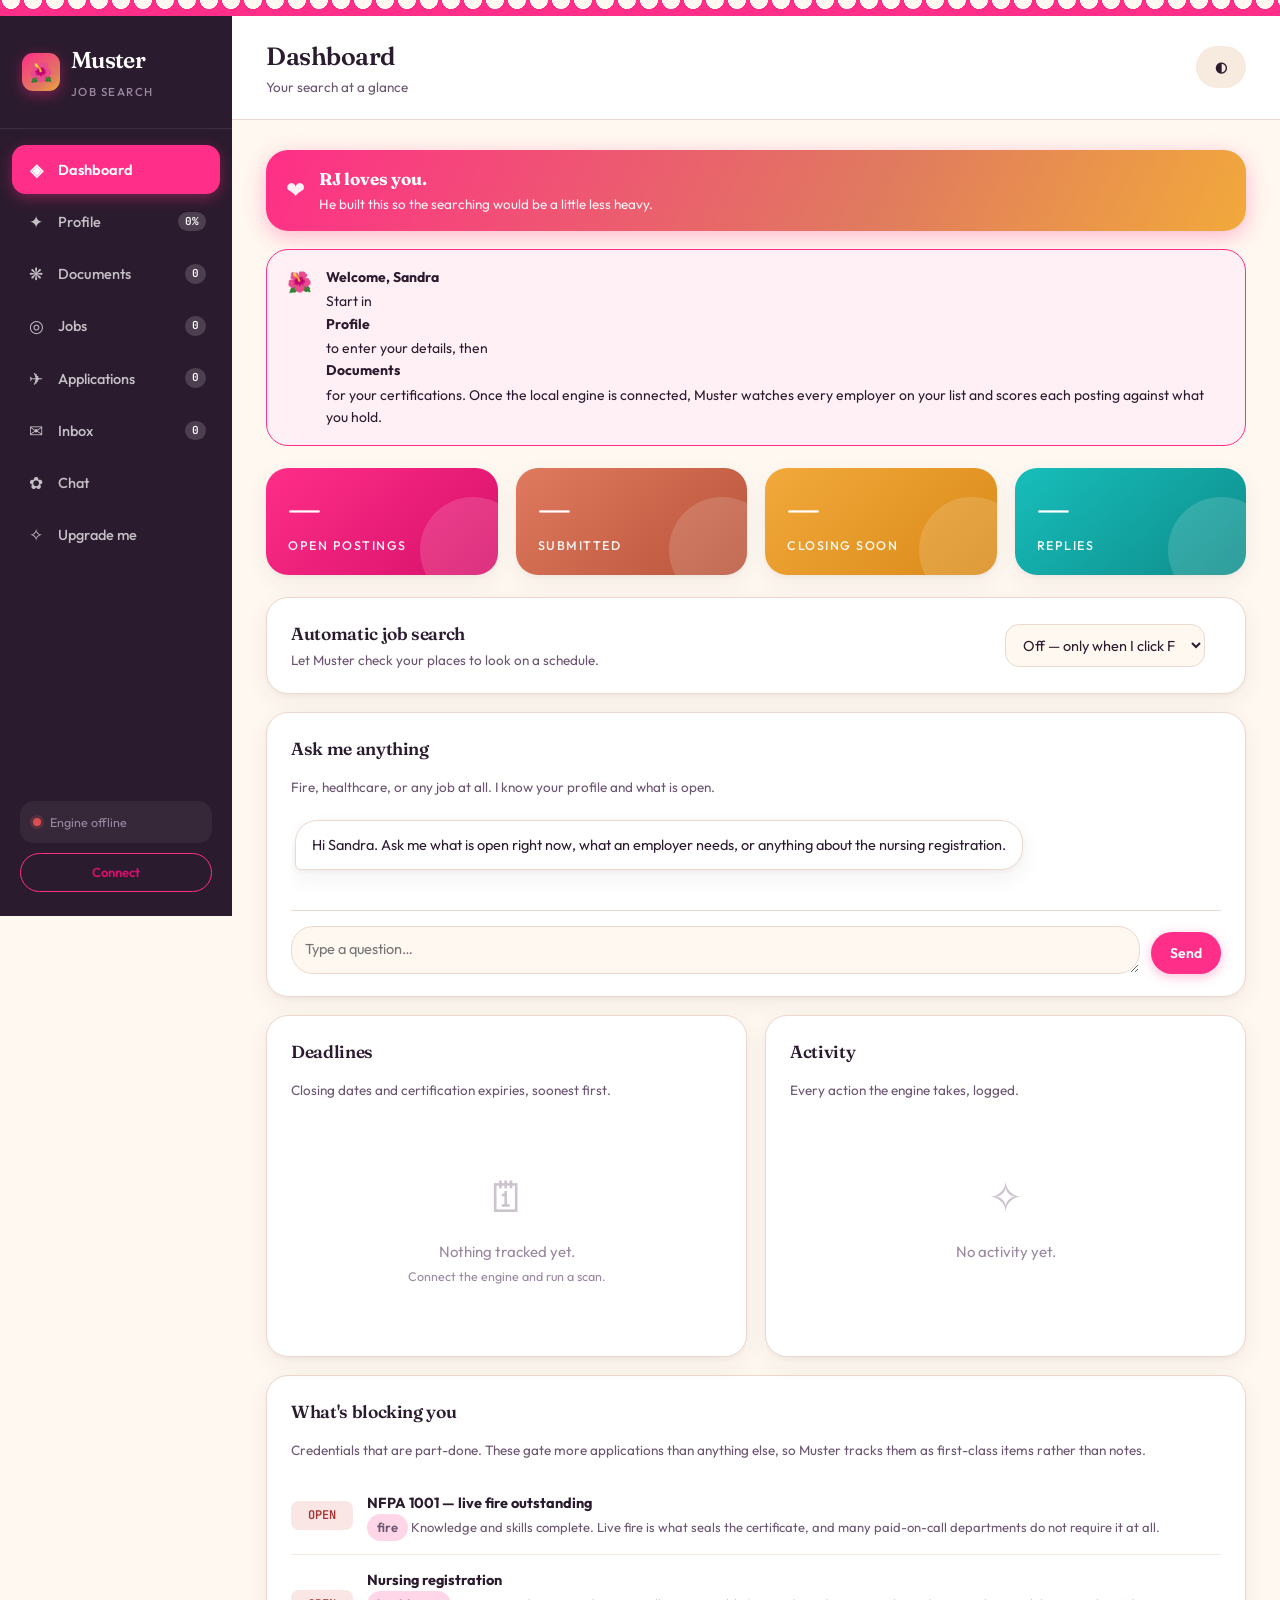
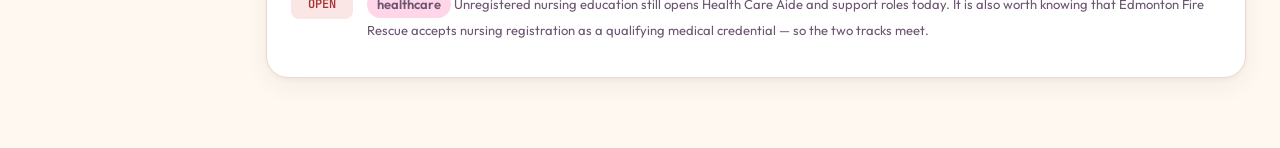
==== commit 8bd93571: "Finish it: applications, email, résumé-driven profile, chat-editable site Playwright applier (backen" ====
--- a/docs/index.html
+++ b/docs/index.html
@@ -33,6 +33,7 @@
       <button data-panel="docs"><span class="ico">❋</span><span class="lbl">Documents</span><span class="tag" id="tag-docs">0</span></button>
       <button data-panel="jobs"><span class="ico">◎</span><span class="lbl">Jobs</span><span class="tag" id="tag-jobs">0</span></button>
       <button data-panel="apps"><span class="ico">✈</span><span class="lbl">Applications</span><span class="tag" id="tag-apps">0</span></button>
+      <button data-panel="inbox"><span class="ico">✉</span><span class="lbl">Inbox</span><span class="tag" id="tag-inbox">0</span></button>
       <button data-panel="chat"><span class="ico">✿</span><span class="lbl">Chat</span></button>
       <button data-panel="upgrade"><span class="ico">✧</span><span class="lbl">Upgrade me</span></button>
     </nav>
@@ -55,7 +56,6 @@
       </div>
       <div class="spacer"></div>
       <button class="btn quiet" id="btn-theme" title="Theme">◐</button>
-      <button class="btn" id="btn-scan">Find jobs</button>
     </header>
 
     <div class="wrap">
@@ -160,210 +160,38 @@
         <div class="banner">
           <span class="bi">🔒</span>
           <div><b>Stays on this machine</b>
-          Everything here is saved to your local engine and gitignored. The public
-          website never receives it.</div>
-        </div>
-
-
-        <div class="card" style="margin-bottom:18px">
-          <h3>Not sure what to put?</h3>
-          <p class="hint">Ask about any field and I will tell you what employers are actually looking for.</p>
+          Read from your résumé and saved locally. The public website never sees it.</div>
+        </div>
+
+        <div class="card" style="margin-bottom:18px">
+          <h3>Still needed</h3>
+          <p class="hint">Only the things a job application will actually ask for that we do not have yet. Answer them in the chat below, in your own words.</p>
+          <div id="gap-list">
+            <div class="empty"><div class="big">✦</div>Upload your résumé in Documents and this fills itself in.</div>
+          </div>
+        </div>
+
+        <div class="card" style="margin-bottom:18px">
+          <h3>Answer them here</h3>
+          <p class="hint">Plain sentences are fine — "I live in Onoway, Alberta, postal T0E 1V0" fills three at once.</p>
           <div class="chat mini">
             <div class="msgs" id="msgs-profile">
-              <div class="msg bot">Fill in what you can below. If a field is unclear, ask me - especially the nursing registration ones.</div>
-            </div>
-            <div class="composer">
-              <textarea id="chat-input-profile" placeholder="e.g. what should I put for registration status?" rows="1"></textarea>
-              <button class="btn" id="btn-send-profile">Send</button>
-            </div>
-          </div>
-        </div>
-        <form id="profile-form" class="card">
-          <fieldset>
-            <legend>Personal details</legend>
-            <p class="leg-hint">The identity block every application asks for.</p>
-            <div class="row">
-              <div class="field"><label>Legal first name <span class="req">*</span></label><input type="text" name="first_name" required></div>
-              <div class="field"><label>Last name <span class="req">*</span></label><input type="text" name="last_name" required></div>
-            </div>
-            <div class="row">
-              <div class="field"><label>Email <span class="req">*</span></label><input type="email" name="email" required></div>
-              <div class="field"><label>Phone <span class="req">*</span></label><input type="tel" name="phone" required></div>
-            </div>
-            <div class="field"><label>Street address</label><input type="text" name="address"></div>
-            <div class="row">
-              <div class="field"><label>City / town</label><input type="text" name="city"></div>
-              <div class="field"><label>Province</label>
-                <select name="province">
-                  <option>Alberta</option><option>British Columbia</option><option>Saskatchewan</option>
-                  <option>Manitoba</option><option>Ontario</option><option>Other</option>
-                </select></div>
-              <div class="field"><label>Postal code</label><input type="text" name="postal"></div>
-            </div>
-            <div class="row">
-              <div class="field"><label>Work authorization</label>
-                <select name="work_auth">
-                  <option>Canadian citizen</option><option>Permanent resident</option>
-                  <option>Work permit</option><option>Other</option>
-                </select></div>
-              <div class="field"><label>Willing to relocate?</label>
-                <select name="relocate"><option>Yes</option><option>Within Alberta only</option><option>No</option></select></div>
-            </div>
-          </fieldset>
-
-          <fieldset>
-            <legend>What you're looking for</legend>
-            <p class="leg-hint">Tick every track you'd take work in. Muster only watches the ones you pick.</p>
-            <div class="row">
-              <label class="track"><input type="checkbox" name="track_fire" checked> <span>🚒 Fire service</span></label>
-              <label class="track"><input type="checkbox" name="track_health" checked> <span>⚕️ Healthcare</span></label>
-              <label class="track"><input type="checkbox" name="track_any"> <span>✦ Anything else</span></label>
-            </div>
-            <div class="row">
-              <div class="field"><label>Minimum acceptable pay</label><input type="text" name="min_pay" placeholder="e.g. $22/hr, or leave blank"></div>
-              <div class="field"><label>How far will you travel?</label>
-                <select name="commute">
-                  <option>Up to 30 minutes</option><option>Up to 1 hour</option>
-                  <option>Up to 90 minutes</option><option>Any distance / will relocate</option>
-                </select></div>
-              <div class="field"><label>Shift work OK?</label>
-                <select name="shifts"><option>Yes, any shift</option><option>Days only</option><option>No nights</option></select></div>
-            </div>
-          </fieldset>
-
-          <fieldset>
-            <legend>Healthcare and nursing</legend>
-            <p class="leg-hint">Registration status matters more than anything else here — it decides which jobs are open to you today versus after paperwork. Leave blank if this track isn't for you.</p>
-            <div class="row">
-              <div class="field"><label>Nursing education</label>
-                <select name="nursing_education">
-                  <option value="">— none —</option>
-                  <option>Registered Nurse (BN / BScN)</option>
-                  <option>Licensed Practical Nurse (LPN)</option>
-                  <option>Registered Psychiatric Nurse</option>
-                  <option>Nursing diploma</option>
-                  <option>Partial / did not complete</option>
-                  <option>Health Care Aide certificate</option>
-                </select></div>
-              <div class="field"><label>Where did you train?</label><input type="text" name="nursing_country" placeholder="Country / province"></div>
-              <div class="field"><label>Year completed</label><input type="text" name="nursing_year"></div>
-            </div>
-            <div class="row">
-              <div class="field"><label>Registration status</label>
-                <select name="registration_status">
-                  <option value="">— not applicable —</option>
-                  <option>Not registered in Canada</option>
-                  <option>Registration lapsed / inactive</option>
-                  <option>In progress — application submitted</option>
-                  <option>Currently registered</option>
-                </select></div>
-              <div class="field"><label>Credential assessment done?</label>
-                <select name="credential_assessment">
-                  <option value="">— not started —</option>
-                  <option>NNAS in progress</option><option>NNAS complete</option>
-                  <option>IQAS complete</option><option>Not required</option>
-                </select></div>
-              <div class="field"><label>English language test</label>
-                <select name="language_test">
-                  <option value="">— none —</option>
-                  <option>Not required (trained in English)</option>
-                  <option>IELTS / CELBAN passed</option><option>Booked</option>
-                </select></div>
-            </div>
-            <div class="field"><label>Notes on the nursing situation</label>
-              <textarea name="nursing_notes" placeholder="What happened with registration, what's outstanding, what you'd need. The chat uses this to work out your options — plain and specific beats tidy."></textarea></div>
-          </fieldset>
-
-          <fieldset>
-            <legend>Current work</legend>
-            <p class="leg-hint">Where you work now, in any field. Fire, healthcare or otherwise.</p>
-            <div class="row">
-              <div class="field"><label>Current employer</label><input type="text" name="current_dept" placeholder="e.g. Lac Ste. Anne County"></div>
-              <div class="field"><label>Role / title</label><input type="text" name="rank" placeholder="e.g. Paid-on-call firefighter"></div>
-            </div>
-            <div class="row">
-              <div class="field"><label>Started</label><input type="date" name="service_start"></div>
-              <div class="field"><label>Employment sought</label>
-                <select name="employment_type">
-                  <option>Full-time</option><option>Paid-on-call / casual</option>
-                  <option>Either</option><option>Seasonal / wildland</option>
-                </select></div>
-              <div class="field"><label>Earliest start</label><input type="date" name="available_from"></div>
-            </div>
-            <div class="field"><label>What you actually do &mdash; duties, calls, responsibilities</label>
-              <textarea name="incidents" placeholder="For fire: structure fires, MVIs, medical assists. For care work: residents supported, shifts, duties. Rough numbers are fine."></textarea></div>
-          </fieldset>
-
-          <fieldset>
-            <legend>Licences, checks and fitness</legend>
-            <p class="leg-hint">Employers screen on these before they read anything else. Healthcare and fire both gate on the record checks.</p>
-            <div class="row">
-              <div class="field"><label>Driver's licence class</label>
-                <select name="licence_class">
-                  <option>Class 5</option><option>Class 5 + air brakes (Q)</option>
-                  <option>Class 4</option><option>Class 3</option>
-                  <option>Class 3 + air brakes (Q)</option><option>Class 1</option>
-                </select></div>
-              <div class="field"><label>Licence expiry</label><input type="date" name="licence_expiry"></div>
-              <div class="field"><label>Driver's abstract on file?</label>
-                <select name="abstract"><option>Yes</option><option>No — need to order</option></select></div>
-            </div>
-            <div class="row">
-              <div class="field"><label>Fitness test held</label>
-                <select name="fitness">
-                  <option>None yet</option><option>CPAT</option><option>Firefit</option>
-                  <option>Department-specific</option>
-                </select></div>
-              <div class="field"><label>Fitness test date</label><input type="date" name="fitness_date"></div>
-              <div class="field"><label>Respirator fit test</label>
-                <select name="fit_test"><option>Current</option><option>Expired</option><option>Never</option></select></div>
-            </div>
-            <div class="row">
-              <div class="field"><label>Criminal record check</label>
-                <select name="crc"><option>Current</option><option>Expired</option><option>Never obtained</option></select></div>
-              <div class="field"><label>Vulnerable sector check</label>
-                <select name="vsc"><option>Current</option><option>Expired</option><option>Never obtained</option></select></div>
-              <div class="field"><label>Immunizations up to date</label>
-                <select name="immunization"><option>Yes</option><option>Partial</option><option>Unknown</option></select></div>
-            </div>
-          </fieldset>
-
-          <fieldset>
-            <legend>Education and history</legend>
-            <p class="leg-hint">Education and any non-fire work history worth carrying.</p>
-            <div class="row">
-              <div class="field"><label>Highest education</label>
-                <select name="education">
-                  <option>High school</option><option>Some post-secondary</option>
-                  <option>Certificate / diploma</option><option>Degree</option>
-                </select></div>
-              <div class="field"><label>Institution</label><input type="text" name="school"></div>
-            </div>
-            <div class="field"><label>Other work history</label>
-              <textarea name="work_history" placeholder="Employers, roles, dates. Anything with shift work, physical demand, public contact or emergency response is worth naming."></textarea></div>
-            <div class="field"><label>Why the fire service — in her own words</label>
-              <textarea name="motivation" placeholder="Used as raw material for cover letters. Plain and specific beats polished."></textarea></div>
-          </fieldset>
-
-          <fieldset>
-            <legend>References</legend>
-            <div class="row">
-              <div class="field"><label>Reference 1 — name</label><input type="text" name="ref1_name"></div>
-              <div class="field"><label>Relationship</label><input type="text" name="ref1_rel" placeholder="Fire chief"></div>
-              <div class="field"><label>Phone / email</label><input type="text" name="ref1_contact"></div>
-            </div>
-            <div class="row">
-              <div class="field"><label>Reference 2 — name</label><input type="text" name="ref2_name"></div>
-              <div class="field"><label>Relationship</label><input type="text" name="ref2_rel"></div>
-              <div class="field"><label>Phone / email</label><input type="text" name="ref2_contact"></div>
-            </div>
-          </fieldset>
-
-          <div style="display:flex;gap:12px;align-items:center">
-            <button type="submit" class="btn">Save profile</button>
-            <span id="profile-saved" style="color:var(--ok);font-size:13.5px"></span>
-          </div>
-        </form>
+              <div class="msg bot">Tell me anything from the list above and I will record it. You can answer several at once.</div>
+            </div>
+            <div class="composer">
+              <textarea id="chat-input-profile" placeholder="e.g. I'm a Canadian citizen with a class 5 licence…" rows="1"></textarea>
+              <button class="btn" id="btn-send-profile">Save it</button>
+            </div>
+          </div>
+        </div>
+
+        <div class="card">
+          <h3>What we have</h3>
+          <p class="hint">Read from your résumé and from what you have told me.</p>
+          <div id="have-list">
+            <div class="empty"><div class="big">✧</div>Nothing yet.</div>
+          </div>
+        </div>
       </section>
 
       <!-- ── DOCUMENTS ── -->
@@ -446,20 +274,25 @@
 
         <div class="card" style="margin-bottom:18px">
           <h3>Places to look</h3>
-          <p class="hint">Add any careers page, job board or employer site. Muster will watch it for new postings.</p>
-          <div class="row" style="align-items:end">
-            <div class="field" style="margin:0"><label>Name</label>
-              <input type="text" id="src-name" placeholder="e.g. LinkedIn - nursing Alberta"></div>
-            <div class="field" style="margin:0;flex:2"><label>Web address</label>
-              <input type="text" id="src-url" placeholder="https://..."></div>
-            <div class="field" style="margin:0"><label>Track</label>
-              <select id="src-kind">
-                <option value="fire">Fire</option>
-                <option value="healthcare">Healthcare</option>
-                <option value="general">Any job</option>
-              </select></div>
-            <button class="btn" id="btn-add-src" type="button">Add</button>
-          </div>
+          <p class="hint">Just tell me where to look - "LinkedIn for nursing in Alberta", "Indeed for care aide near Onoway", "the City of Edmonton jobs page". I find the address and add it. No links to paste.</p>
+          <div class="chat mini">
+            <div class="msgs" id="msgs-sources">
+              <div class="msg bot">Tell me where to look and I will add it. For example: "LinkedIn for nursing in Alberta", "Job Bank firefighter jobs", "AHS careers", or "the City of Edmonton jobs page".</div>
+            </div>
+            <div class="composer">
+              <textarea id="chat-input-sources" placeholder="e.g. LinkedIn nursing jobs in Alberta…" rows="1"></textarea>
+              <button class="btn" id="btn-send-sources">Add it</button>
+            </div>
+          </div>
+          <details style="margin-top:12px">
+            <summary style="cursor:pointer;color:var(--pink-deep);font-weight:600;font-size:13px">Type an address by hand instead</summary>
+            <div class="row" style="align-items:end;margin-top:12px">
+              <div class="field" style="margin:0"><label>Name</label><input type="text" id="src-name" placeholder="e.g. LinkedIn - nursing"></div>
+              <div class="field" style="margin:0;flex:2"><label>Web address</label><input type="text" id="src-url" placeholder="https://..."></div>
+              <div class="field" style="margin:0"><label>Track</label><select id="src-kind"><option value="fire">Fire</option><option value="healthcare">Healthcare</option><option value="general">Any job</option></select></div>
+              <button class="btn quiet" id="btn-add-src" type="button">Add</button>
+            </div>
+          </details>
           <div id="src-list" style="margin-top:14px"></div>
         </div>
 
@@ -478,7 +311,7 @@
           <table>
             <thead><tr>
               <th>Employer</th><th>Role</th><th>Track</th><th>Type</th><th>City</th>
-              <th>Closes</th><th>Match</th><th>Portal</th><th></th>
+              <th>Closes</th><th>Match</th><th>Portal</th><th>Apply</th>
             </tr></thead>
             <tbody id="jobs-body">
               <tr><td colspan="9"><div class="empty"><div class="big">◎</div>
@@ -553,6 +386,38 @@
         </div>
       </section>
 
+
+      <!-- ── INBOX ── -->
+      <section class="panel" id="p-inbox" hidden>
+        <div class="banner">
+          <span class="bi">✉</span>
+          <div><b>Replies, interviews and rejections</b>
+          Muster reads your email read-only and threads anything job-related here.
+          Your password never leaves this machine.</div>
+        </div>
+
+        <div class="card" id="email-card" style="margin-bottom:18px">
+          <h3>Connect your email</h3>
+          <p class="hint">Gmail needs a one-time <b>App Password</b>, not your normal password.
+          Turn on 2-Step Verification, then Google Account → Security → App passwords → name it "Muster".</p>
+          <div class="row" style="align-items:end">
+            <div class="field" style="margin:0;flex:2"><label>Gmail address</label>
+              <input type="email" id="email-addr" placeholder="sandra.ayany@gmail.com"></div>
+            <div class="field" style="margin:0;flex:2"><label>App password (16 characters)</label>
+              <input type="password" id="email-pw" placeholder="xxxx xxxx xxxx xxxx"></div>
+            <button class="btn" id="btn-email-connect" type="button">Connect</button>
+          </div>
+          <div id="email-status" style="margin-top:12px;font-size:13.5px"></div>
+        </div>
+
+        <div style="display:flex;gap:12px;margin-bottom:16px">
+          <button class="btn" id="btn-inbox-refresh">Check email now</button>
+        </div>
+        <div id="inbox-list">
+          <div class="empty"><div class="big">✉</div>Connect your email, then check for replies.</div>
+        </div>
+      </section>
+
       <!-- ── CHAT ── -->
       <section class="panel" id="p-chat" hidden>
         <div class="chat">
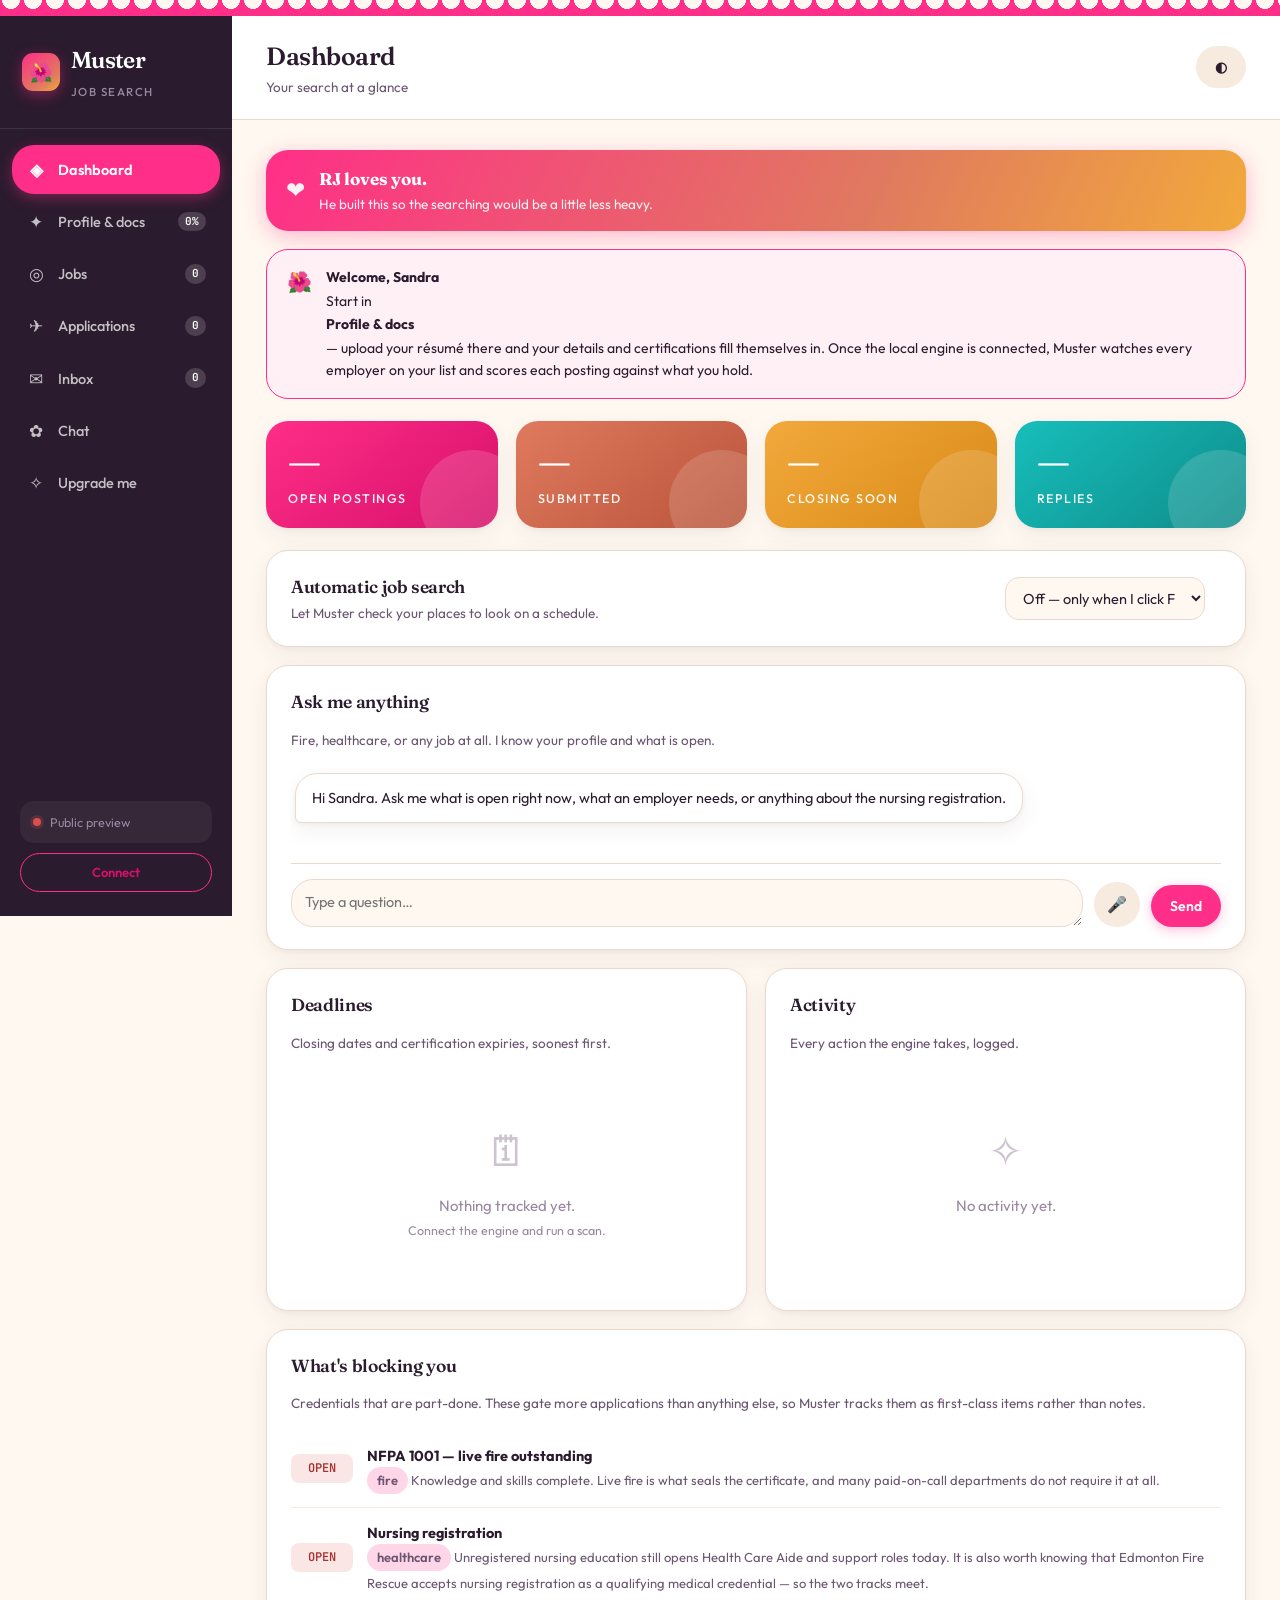
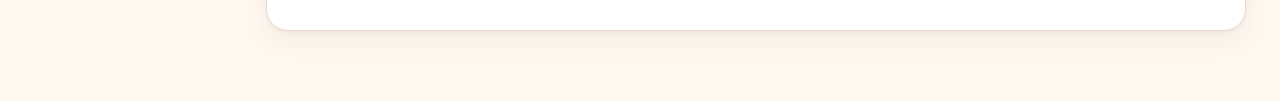
==== commit ee49d223: "Merge Profile and Documents into one section, résumé upload fills the needs Three requests, one chan" ====
--- a/docs/index.html
+++ b/docs/index.html
@@ -29,8 +29,7 @@
 
     <nav class="nav" id="nav">
       <button data-panel="dash"  aria-current="true"><span class="ico">◈</span><span class="lbl">Dashboard</span></button>
-      <button data-panel="profile"><span class="ico">✦</span><span class="lbl">Profile</span><span class="tag" id="tag-profile">0%</span></button>
-      <button data-panel="docs"><span class="ico">❋</span><span class="lbl">Documents</span><span class="tag" id="tag-docs">0</span></button>
+      <button data-panel="profile"><span class="ico">✦</span><span class="lbl">Profile &amp; docs</span><span class="tag" id="tag-profile">0%</span></button>
       <button data-panel="jobs"><span class="ico">◎</span><span class="lbl">Jobs</span><span class="tag" id="tag-jobs">0</span></button>
       <button data-panel="apps"><span class="ico">✈</span><span class="lbl">Applications</span><span class="tag" id="tag-apps">0</span></button>
       <button data-panel="inbox"><span class="ico">✉</span><span class="lbl">Inbox</span><span class="tag" id="tag-inbox">0</span></button>
@@ -74,9 +73,10 @@
           <span class="bi">🌺</span>
           <div>
             <b>Welcome, Sandra</b>
-            Start in <b>Profile</b> to enter your details, then <b>Documents</b> for your
-            certifications. Once the local engine is connected, Muster watches every
-            employer on your list and scores each posting against what you hold.
+            Start in <b>Profile &amp; docs</b> — upload your résumé there and your details
+            and certifications fill themselves in. Once the local engine is connected,
+            Muster watches every employer on your list and scores each posting against
+            what you hold.
           </div>
         </div>
 
@@ -85,6 +85,7 @@
           <div class="stat p2"><div class="n" id="s-sent">—</div><div class="l">Submitted</div></div>
           <div class="stat p3"><div class="n" id="s-soon">—</div><div class="l">Closing soon</div></div>
           <div class="stat p4"><div class="n" id="s-reply">—</div><div class="l">Replies</div></div>
+          <div class="stat p5" id="attn-tile" style="display:none"><div class="n" id="s-needs-attention">0</div><div class="l">Need your attention</div></div>
         </div>
 
         <div class="card" style="margin-bottom:18px;display:flex;align-items:center;gap:16px;flex-wrap:wrap">
@@ -164,10 +165,22 @@
         </div>
 
         <div class="card" style="margin-bottom:18px">
+          <h3>Start here — upload your résumé</h3>
+          <p class="hint">Everything below fills itself in from this one file: your details, your certifications, and most of what an application asks for.</p>
+          <div class="drop" id="drop-resume">
+            <div class="big">📄</div>
+            <b>Drop résumé here</b> or click to browse
+            <small>PDF, DOC, DOCX</small>
+          </div>
+          <input type="file" id="file-resume" hidden accept=".pdf,.doc,.docx,.rtf,.odt">
+          <div id="resume-list" style="margin-top:14px"></div>
+        </div>
+
+        <div class="card" style="margin-bottom:18px">
           <h3>Still needed</h3>
           <p class="hint">Only the things a job application will actually ask for that we do not have yet. Answer them in the chat below, in your own words.</p>
           <div id="gap-list">
-            <div class="empty"><div class="big">✦</div>Upload your résumé in Documents and this fills itself in.</div>
+            <div class="empty"><div class="big">✦</div>Upload your résumé above and this fills itself in.</div>
           </div>
         </div>
 
@@ -185,60 +198,17 @@
           </div>
         </div>
 
-        <div class="card">
+        <div class="card" style="margin-bottom:18px">
           <h3>What we have</h3>
           <p class="hint">Read from your résumé and from what you have told me.</p>
           <div id="have-list">
             <div class="empty"><div class="big">✧</div>Nothing yet.</div>
           </div>
         </div>
-      </section>
-
-      <!-- ── DOCUMENTS ── -->
-      <section class="panel" id="p-docs" hidden>
-        <div class="card" style="margin-bottom:18px">
-          <h3>Ask about your documents</h3>
-          <p class="hint">What is missing, what expires soon, what a given employer will want attached.</p>
-          <div class="chat mini">
-            <div class="msgs" id="msgs-docs">
-              <div class="msg bot">Upload your resume below, then ask me what else an employer will want from you.</div>
-            </div>
-            <div class="composer">
-              <textarea id="chat-input-docs" placeholder="e.g. what documents do I still need?" rows="1"></textarea>
-              <button class="btn" id="btn-send-docs">Send</button>
-            </div>
-          </div>
-        </div>
-
-        <div class="grid g2" style="margin-bottom:20px">
-          <div class="card">
-            <h3>Résumé</h3>
-            <p class="hint">Upload once. Muster reuses it and tailors the letter per department.</p>
-            <div class="drop" id="drop-resume">
-              <div class="big">📄</div>
-              <b>Drop résumé here</b> or click to browse
-              <small>PDF, DOC, DOCX</small>
-            </div>
-            <input type="file" id="file-resume" hidden accept=".pdf,.doc,.docx,.rtf,.odt">
-            <div id="resume-list" style="margin-top:14px"></div>
-          </div>
-
-          <div class="card">
-            <h3>Supporting documents</h3>
-            <p class="hint">Certificates, abstract, fit test, immunization record, CRC.</p>
-            <div class="drop" id="drop-doc">
-              <div class="big">❋</div>
-              <b>Drop documents here</b>
-              <small>Anything a department might ask you to attach</small>
-            </div>
-            <input type="file" id="file-doc" hidden multiple>
-            <div id="doc-list" style="margin-top:14px"></div>
-          </div>
-        </div>
-
-        <div class="card">
+
+        <div class="card" style="margin-bottom:18px">
           <h3>Certifications</h3>
-          <p class="hint">Lifted automatically from your résumé. Upload it above and these fill in. You can still add anything the parser missed.</p>
+          <p class="hint">Lifted automatically from your résumé. You can still add anything the parser missed.</p>
           <div id="cert-list">
             <div class="empty"><div class="big">❋</div>Upload your résumé and your certifications appear here.</div>
           </div>
@@ -253,6 +223,18 @@
               <button class="btn" id="btn-add-cert" type="button">Add</button>
             </div>
           </details>
+        </div>
+
+        <div class="card">
+          <h3>Supporting documents</h3>
+          <p class="hint">Certificates, abstract, fit test, immunization record, CRC — anything a department might ask you to attach.</p>
+          <div class="drop" id="drop-doc">
+            <div class="big">❋</div>
+            <b>Drop documents here</b>
+            <small>Anything a department might ask you to attach</small>
+          </div>
+          <input type="file" id="file-doc" hidden multiple>
+          <div id="doc-list" style="margin-top:14px"></div>
         </div>
       </section>
 
--- a/docs/styles.css
+++ b/docs/styles.css
@@ -109,7 +109,7 @@
 .nav{padding:16px 12px; display:flex; flex-direction:column; gap:3px; flex:1}
 .nav button{
   all:unset; cursor:pointer; display:flex; align-items:center; gap:12px;
-  padding:11px 14px; border-radius:var(--r); font-family:var(--body);
+  padding:11px 14px; border-radius:var(--r-lg); font-family:var(--body);
   font-size:14.5px; font-weight:500; color:rgba(255,255,255,.72);
   transition:background .16s, color .16s;
 }
@@ -196,6 +196,7 @@
 .stat.p2{background:linear-gradient(140deg,var(--clay),var(--clay-deep))}
 .stat.p3{background:linear-gradient(140deg,var(--marigold),#D98A18)}
 .stat.p4{background:linear-gradient(140deg,var(--teal),var(--teal-deep))}
+.stat.p5{background:linear-gradient(140deg,var(--bad),#A83232)}
 
 /* forms */
 .field{margin-bottom:15px}
@@ -266,6 +267,9 @@
 .msg.sys{align-self:center; background:var(--marigold-soft); color:#96631A;
          font-size:12.5px; border-radius:99px; padding:6px 15px; max-width:none}
 .composer{display:flex; gap:11px; align-items:flex-end; padding-top:15px; border-top:1px solid var(--line)}
+.btn-talk{font-size:16px; padding:10px 13px}
+.btn-talk.talking{background:var(--pink); color:#fff; animation:talkpulse 1.1s ease-in-out infinite}
+@keyframes talkpulse{50%{box-shadow:0 0 0 8px rgba(255,46,136,0)}}
 .composer textarea{min-height:48px; max-height:190px; border-radius:var(--r-lg)}
 
 /* deadline list */
@@ -341,4 +345,4 @@
   padding:9px 15px; border-radius:99px; border:1.5px solid var(--line);
   background:var(--cream); color:var(--ink); transition:.15s;
 }
-.idea:hover{border-color:var(--pink); background:var(--pink-wash); color:var(--pink-deep)}
+.idea:hover{border-color:var(--pink); background:var(--pink-wash); color:var(--pink-deep)}
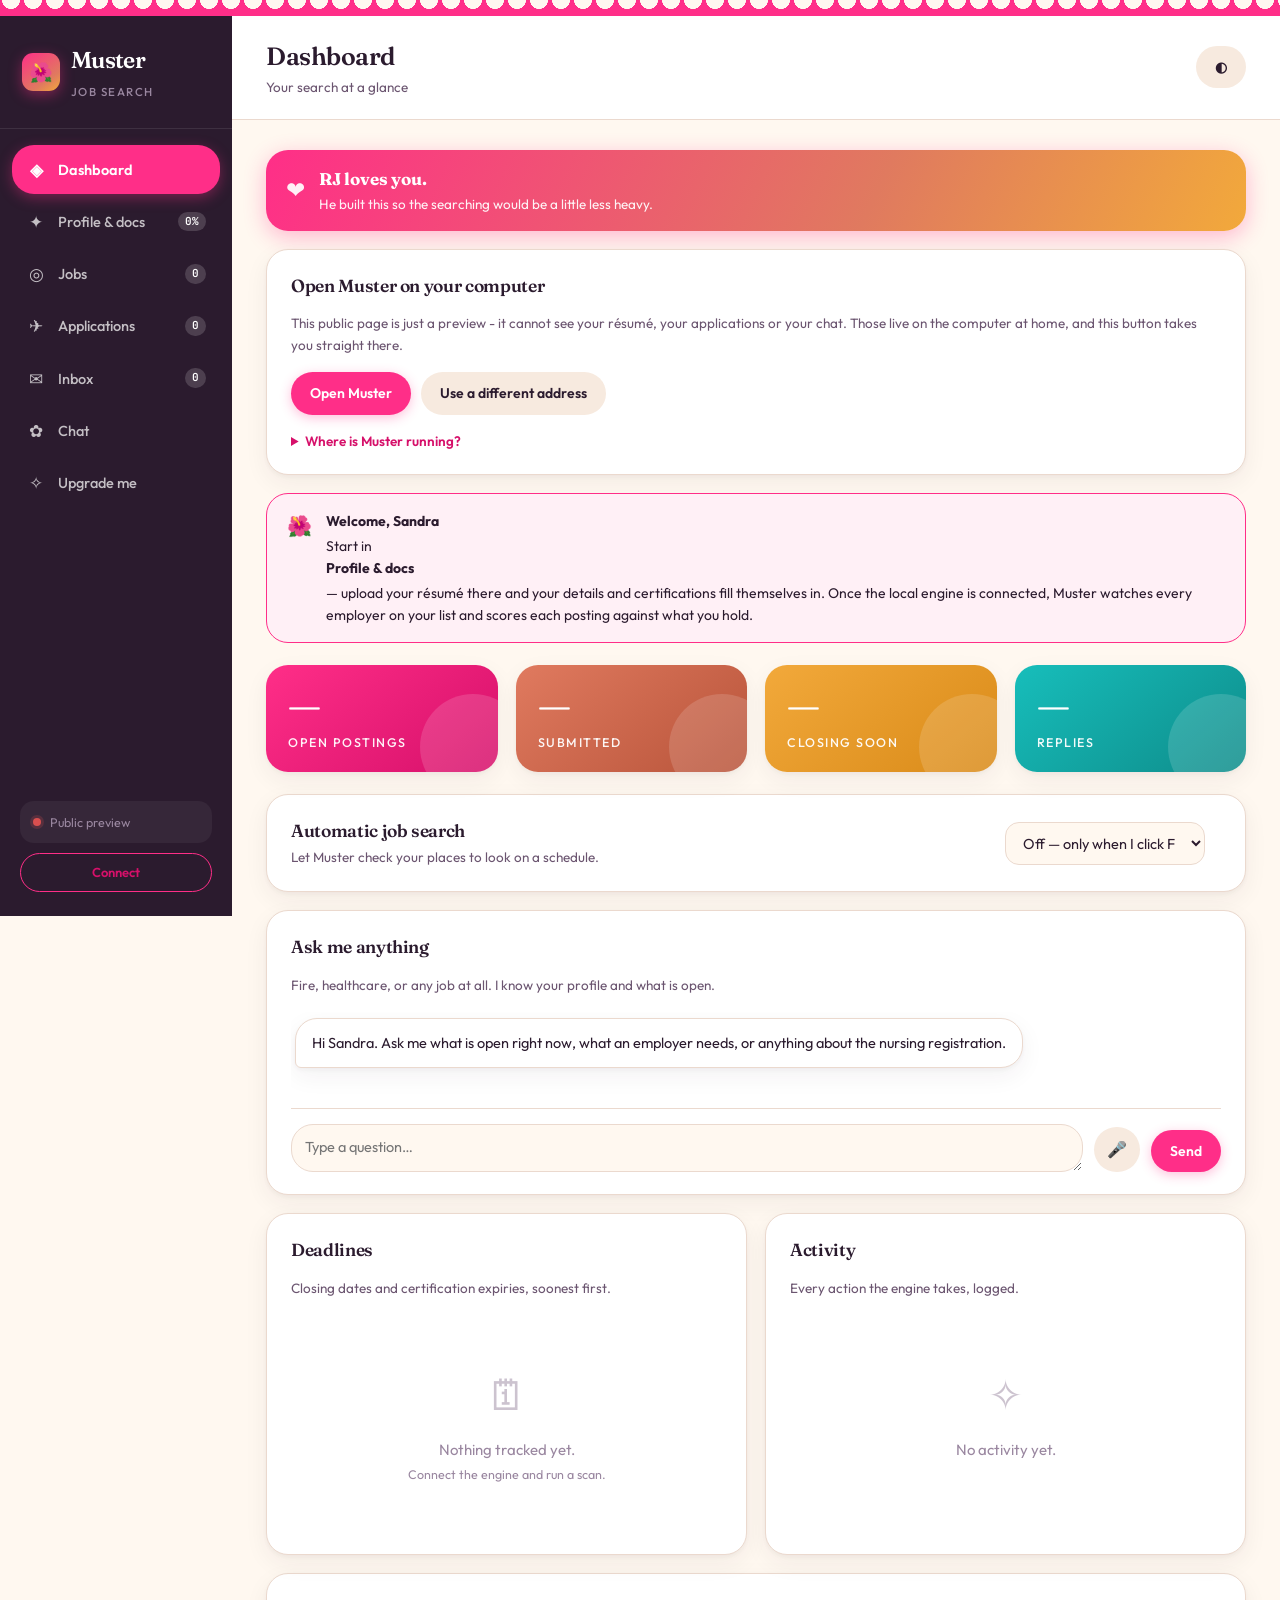
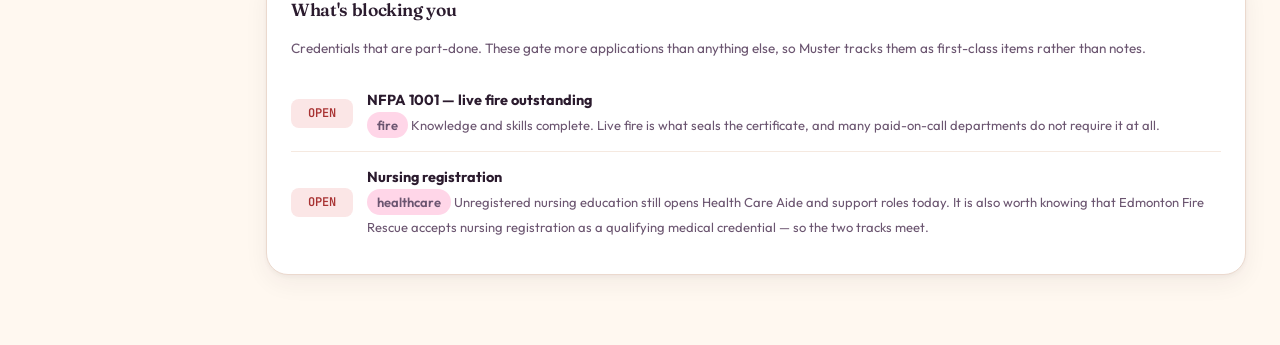
==== commit a7b54e8c: "GitHub page now opens Muster at home; LAN access behind a PIN RJ: have GitHub redirect to my machine" ====
--- a/docs/index.html
+++ b/docs/index.html
@@ -69,6 +69,34 @@
           </div>
         </div>
 
+        <!-- Only ever shown on the public GitHub copy. The engine serving
+             this same file at home hides it, because you are already there. -->
+        <div class="card" id="open-at-home" hidden style="margin-bottom:18px">
+          <h3>Open Muster on your computer</h3>
+          <p class="hint">This public page is just a preview - it cannot see your
+             résumé, your applications or your chat. Those live on the computer at
+             home, and this button takes you straight there.</p>
+          <div style="display:flex;gap:10px;flex-wrap:wrap;align-items:center;margin-top:14px">
+            <a class="btn" id="go-home" href="http://127.0.0.1:8770/">Open Muster</a>
+            <button class="btn quiet" id="edit-home">Use a different address</button>
+          </div>
+          <details id="home-editor" style="margin-top:16px">
+            <summary style="cursor:pointer;color:var(--pink-deep);font-weight:600;font-size:13.5px">Where is Muster running?</summary>
+            <p class="hint" style="margin-top:12px">
+              On the computer itself, leave this as it is. From your phone or another
+              device on the same wifi, use that computer's address on the network -
+              Muster prints it when it starts, something like
+              <code>http://192.168.1.42:8770</code>. It will ask for your PIN once.</p>
+            <div class="row" style="align-items:end;margin-top:12px">
+              <div class="field" style="margin:0;flex:1">
+                <label>Address of the computer running Muster</label>
+                <input type="text" id="home-url" placeholder="http://192.168.1.42:8770">
+              </div>
+              <button class="btn" id="save-home" type="button">Save</button>
+            </div>
+          </details>
+        </div>
+
         <div class="banner pink" id="setup-banner">
           <span class="bi">🌺</span>
           <div>
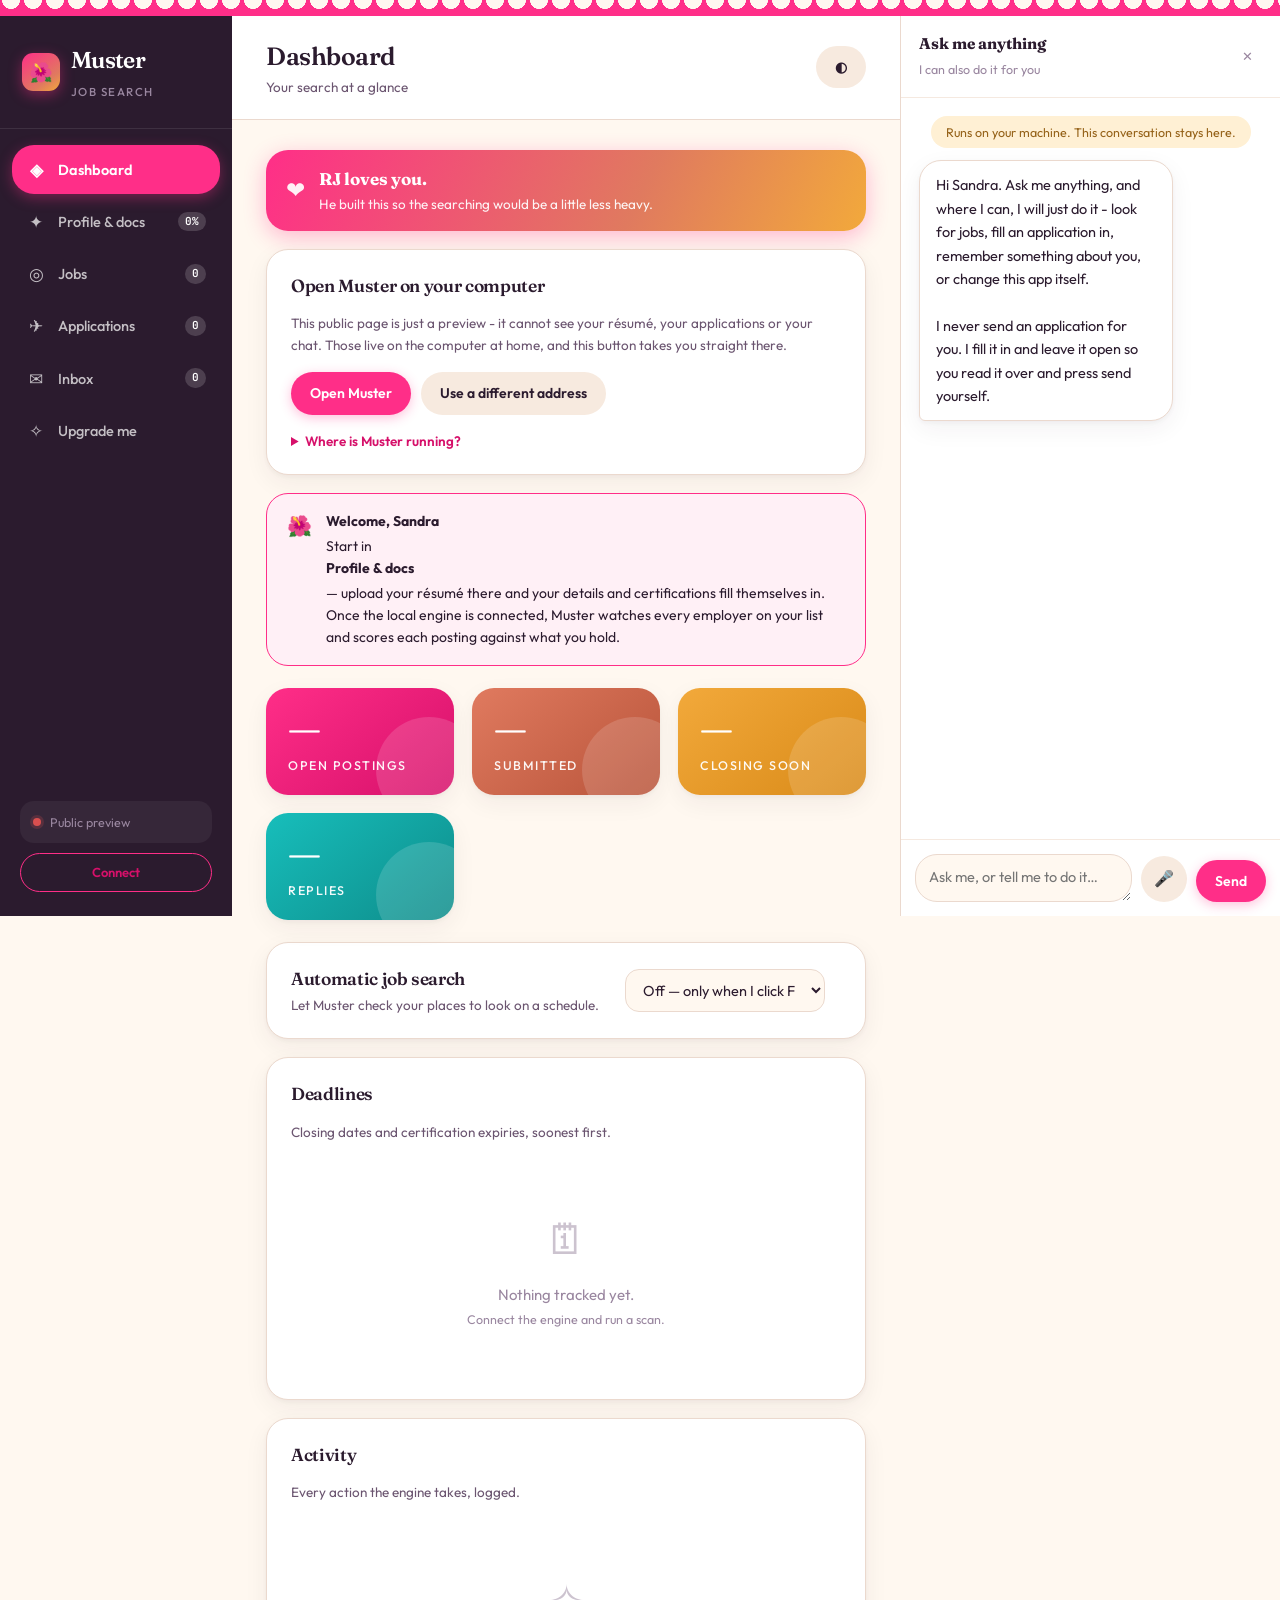
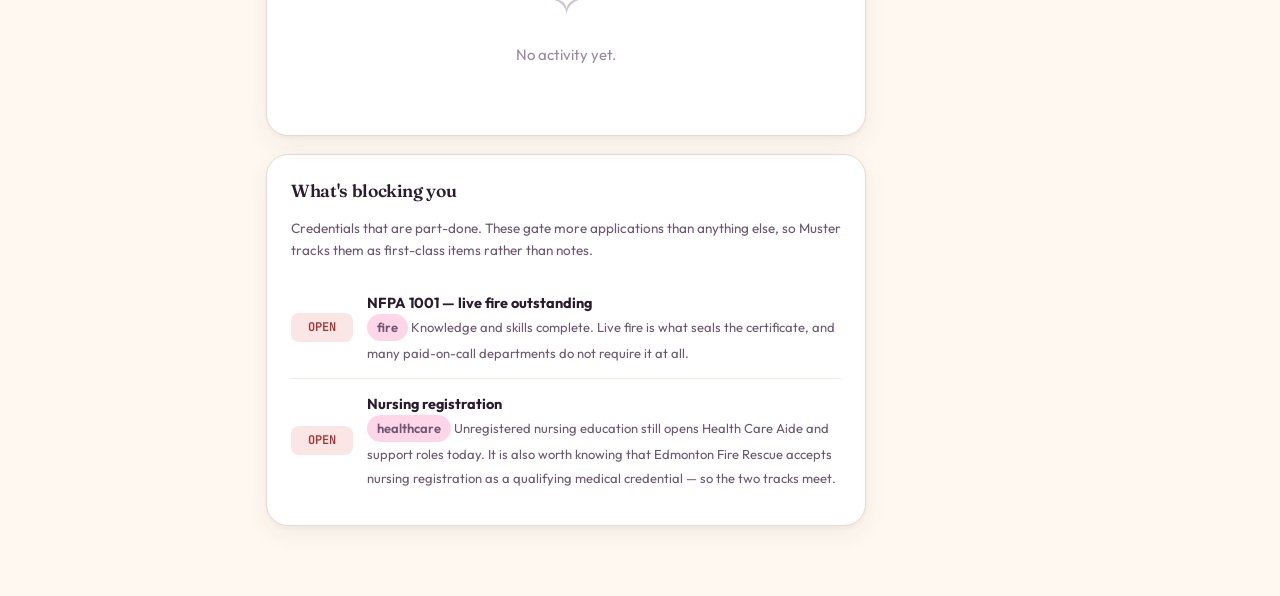
==== commit dd8e727e: "One Super chat that can actually do things, not just talk about them Reframed the way RJ described i" ====
--- a/docs/index.html
+++ b/docs/index.html
@@ -33,7 +33,6 @@
       <button data-panel="jobs"><span class="ico">◎</span><span class="lbl">Jobs</span><span class="tag" id="tag-jobs">0</span></button>
       <button data-panel="apps"><span class="ico">✈</span><span class="lbl">Applications</span><span class="tag" id="tag-apps">0</span></button>
       <button data-panel="inbox"><span class="ico">✉</span><span class="lbl">Inbox</span><span class="tag" id="tag-inbox">0</span></button>
-      <button data-panel="chat"><span class="ico">✿</span><span class="lbl">Chat</span></button>
       <button data-panel="upgrade"><span class="ico">✧</span><span class="lbl">Upgrade me</span></button>
     </nav>
 
@@ -130,20 +129,6 @@
           <span id="schedule-note" style="font-size:13px;color:var(--ink-soft)"></span>
         </div>
 
-        <div class="card dash-chat" style="margin-bottom:18px">
-          <h3>Ask me anything</h3>
-          <p class="hint">Fire, healthcare, or any job at all. I know your profile and what is open.</p>
-          <div class="chat mini">
-            <div class="msgs" id="msgs-mini">
-              <div class="msg bot">Hi Sandra. Ask me what is open right now, what an employer needs, or anything about the nursing registration.</div>
-            </div>
-            <div class="composer">
-              <textarea id="chat-input-mini" placeholder="Type a question…" rows="1"></textarea>
-              <button class="btn" id="btn-send-mini">Send</button>
-            </div>
-          </div>
-        </div>
-
         <div class="grid g2">
           <div class="card">
             <h3>Deadlines</h3>
@@ -358,9 +343,11 @@
       <section class="panel" id="p-upgrade" hidden>
         <div class="banner pink">
           <span class="bi">✧</span>
-          <div><b>Change how this app looks and reads</b>
-          Describe what you want and it rewrites its own page. A backup is kept
-          every time, so nothing is ever one-way.</div>
+          <div><b>Change how this app looks and works</b>
+          Describe what you want and it rewrites its own page - the look, the
+          wording, or where things are. Every change is checked by opening the
+          page and using it before you see it, and anything broken is put back
+          automatically.</div>
         </div>
 
         <div class="card" style="margin-bottom:18px">
@@ -375,24 +362,33 @@
             <button class="idea" type="button">Make the buttons and cards flatter and more modern</button>
             <button class="idea" type="button">Change the welcome message to something shorter</button>
             <button class="idea" type="button">Make it look like a firefighter app, reds and blacks</button>
+            <button class="idea" type="button">Move the settings button to the top of the page</button>
+            <button class="idea" type="button">Add a final confirmation step before an application is sent</button>
+            <button class="idea" type="button">Put the deadlines above everything else on the dashboard</button>
+            <button class="idea" type="button">Add a new tab for interview notes</button>
           </div>
         </div>
 
         <div class="card">
           <h3>Tell it what to change</h3>
-          <p class="hint">Plain English. It edits the page's own stylesheet, or its wording if that is what you asked for.</p>
+          <p class="hint">Plain English. It can change the colours, the wording, or the shape of the app - moving things, adding a step, adding a tab.</p>
           <div class="chat mini">
             <div class="msgs" id="msgs-upgrade">
-              <div class="msg bot">Describe any change to how this app looks or reads, and I will rewrite my own page to match. If you dislike the result, say "undo" and I will put it back.</div>
+              <div class="msg bot">Describe any change to how this app looks, reads or works - including moving things around or adding a step - and I will rewrite my own page to match. I open the page and test it before you see it, so a change that breaks something is put back on its own. Say "undo" for the last change, or use Restore original design to go all the way back.</div>
             </div>
             <div class="composer">
               <textarea id="chat-input-upgrade" placeholder="e.g. change the theme to something calmer…" rows="1"></textarea>
               <button class="btn" id="btn-send-upgrade">Change it</button>
             </div>
           </div>
-          <div style="margin-top:14px;display:flex;gap:10px">
+          <div style="margin-top:14px;display:flex;gap:10px;flex-wrap:wrap">
             <button class="btn quiet" id="btn-undo-upgrade" type="button">Undo last change</button>
-          </div>
+            <button class="btn quiet" id="btn-selftest" type="button">Check the page works</button>
+            <button class="btn quiet" id="btn-reset-upgrade" type="button">Restore original design</button>
+          </div>
+          <p class="hint" style="margin-top:10px">Restore puts back the design this app
+             shipped with, however far it has drifted. Your version is saved first, so
+             even that is reversible.</p>
         </div>
       </section>
 
@@ -429,27 +425,25 @@
       </section>
 
       <!-- ── CHAT ── -->
-      <section class="panel" id="p-chat" hidden>
-        <div class="chat">
-          <div class="msgs" id="msgs">
-            <div class="msg sys">Muster runs on your machine. This conversation is stored locally.</div>
-            <div class="msg bot">Hi Sandra. I'm here to help you find work.
-
-Fire service, healthcare, or anything else — I can look up who is hiring, tell you what each employer requires, draft a cover letter in your voice, and keep track of every application and reply.
-
-If your nursing registration is the sticking point, ask me about it. There is work open to you without it, and there is a route through it, and they are different conversations.
-
-A good place to start: tell me what kind of work you want, or ask me what is open right now.</div>
-          </div>
-          <div class="composer">
-            <textarea id="chat-input" placeholder="Ask about departments, requirements, deadlines, or ask for a cover letter…" rows="1"></textarea>
-            <button class="btn" id="btn-send">Send</button>
-          </div>
-        </div>
-      </section>
-
+          </div>
+  </main>
+  <aside class="superchat" id="superchat">
+    <div class="sc-head">
+      <div><b>Ask me anything</b><span>I can also do it for you</span></div>
+      <button class="sc-toggle" id="sc-toggle" type="button" aria-label="Hide the chat">&#10005;</button>
     </div>
-  </main>
+    <div class="msgs" id="msgs">
+      <div class="msg sys">Runs on your machine. This conversation stays here.</div>
+      <div class="msg bot">Hi Sandra. Ask me anything, and where I can, I will just do it - look for jobs, fill an application in, remember something about you, or change this app itself.
+
+I never send an application for you. I fill it in and leave it open so you read it over and press send yourself.</div>
+    </div>
+    <div class="composer">
+      <textarea id="chat-input" placeholder="Ask me, or tell me to do it&#8230;" rows="1"></textarea>
+      <button class="btn" id="btn-send">Send</button>
+    </div>
+  </aside>
+  <button class="sc-open" id="sc-open" type="button" aria-label="Open the chat">&#128172;</button>
 </div>
 
 <script src="app.js?v=20260818100408"></script>
--- a/docs/styles.css
+++ b/docs/styles.css
@@ -40,6 +40,7 @@
   --shadow: 0 2px 4px rgba(43,27,46,.04), 0 8px 24px rgba(43,27,46,.06);
   --shadow-lift: 0 4px 8px rgba(43,27,46,.06), 0 18px 44px rgba(214,16,106,.14);
   --rail: 232px;
+  --chat: 380px;
 }
 
 @media (prefers-color-scheme: dark){
@@ -87,8 +88,44 @@
   mask:radial-gradient(circle 9px at 50% 0, transparent 98%, #000) 0 0/22px 16px repeat-x;
 }
 
-/* === shell === */
-.shell{display:grid; grid-template-columns:var(--rail) 1fr; min-height:100vh}
+/* === shell ===
+   Three columns: the rail, the page, and the conversation. The chat is a
+   permanent part of the layout rather than a tab, because it is the way
+   the app is actually driven - it has to still be there while she is
+   looking at whatever she just asked about. */
+.shell{display:grid; grid-template-columns:var(--rail) 1fr var(--chat); min-height:100vh}
+.shell.chat-hidden{grid-template-columns:var(--rail) 1fr}
+.shell.chat-hidden .superchat{display:none}
+
+.superchat{
+  position:sticky; top:0; height:100vh; display:flex; flex-direction:column;
+  background:var(--paper); border-left:1px solid var(--line);
+}
+.sc-head{
+  display:flex; align-items:center; gap:10px; padding:16px 18px;
+  border-bottom:1px solid var(--line-soft); flex:none;
+}
+.sc-head b{font-family:var(--display); font-size:15.5px; display:block}
+.sc-head span{font-size:12.5px; color:var(--ink-faint)}
+.sc-head div{flex:1}
+.sc-toggle,.sc-open{
+  all:unset; cursor:pointer; width:30px; height:30px; border-radius:50%;
+  display:grid; place-items:center; color:var(--ink-faint); font-size:13px;
+}
+.sc-toggle:hover,.sc-open:hover{background:var(--pink-wash); color:var(--pink-deep)}
+.superchat .msgs{flex:1; overflow-y:auto; padding:18px; display:flex;
+                 flex-direction:column; gap:12px}
+.superchat .composer{border-top:1px solid var(--line-soft); padding:14px;
+                     display:flex; gap:9px; align-items:flex-end; flex:none}
+.superchat .composer textarea{flex:1}
+
+/* the button that brings it back */
+.sc-open{
+  position:fixed; right:20px; bottom:20px; width:54px; height:54px; z-index:40;
+  background:var(--pink); color:#fff; font-size:22px; display:none;
+  box-shadow:var(--shadow-lift);
+}
+.shell.chat-hidden ~ .sc-open{display:grid}
 
 .rail{
   background:var(--ink); color:var(--pink-soft);
@@ -298,6 +335,19 @@
 .banner .bi{font-size:20px; flex:none}
 .banner b{display:block; margin-bottom:2px}
 
+/* Below this a third column would squeeze the page, so the conversation
+   becomes an overlay she opens when she wants it rather than going away. */
+@media (max-width:1200px){
+  .shell{grid-template-columns:var(--rail) 1fr}
+  .superchat{
+    position:fixed; right:0; top:0; bottom:0; width:min(92vw,380px); z-index:50;
+    box-shadow:-18px 0 44px rgba(43,27,46,.18); height:100dvh;
+  }
+  .shell:not(.chat-open) .superchat{display:none}
+  .sc-open{display:grid}
+  .shell.chat-open ~ .sc-open{display:none}
+}
+
 /* responsive */
 @media (max-width:900px){
   .shell{grid-template-columns:1fr}
